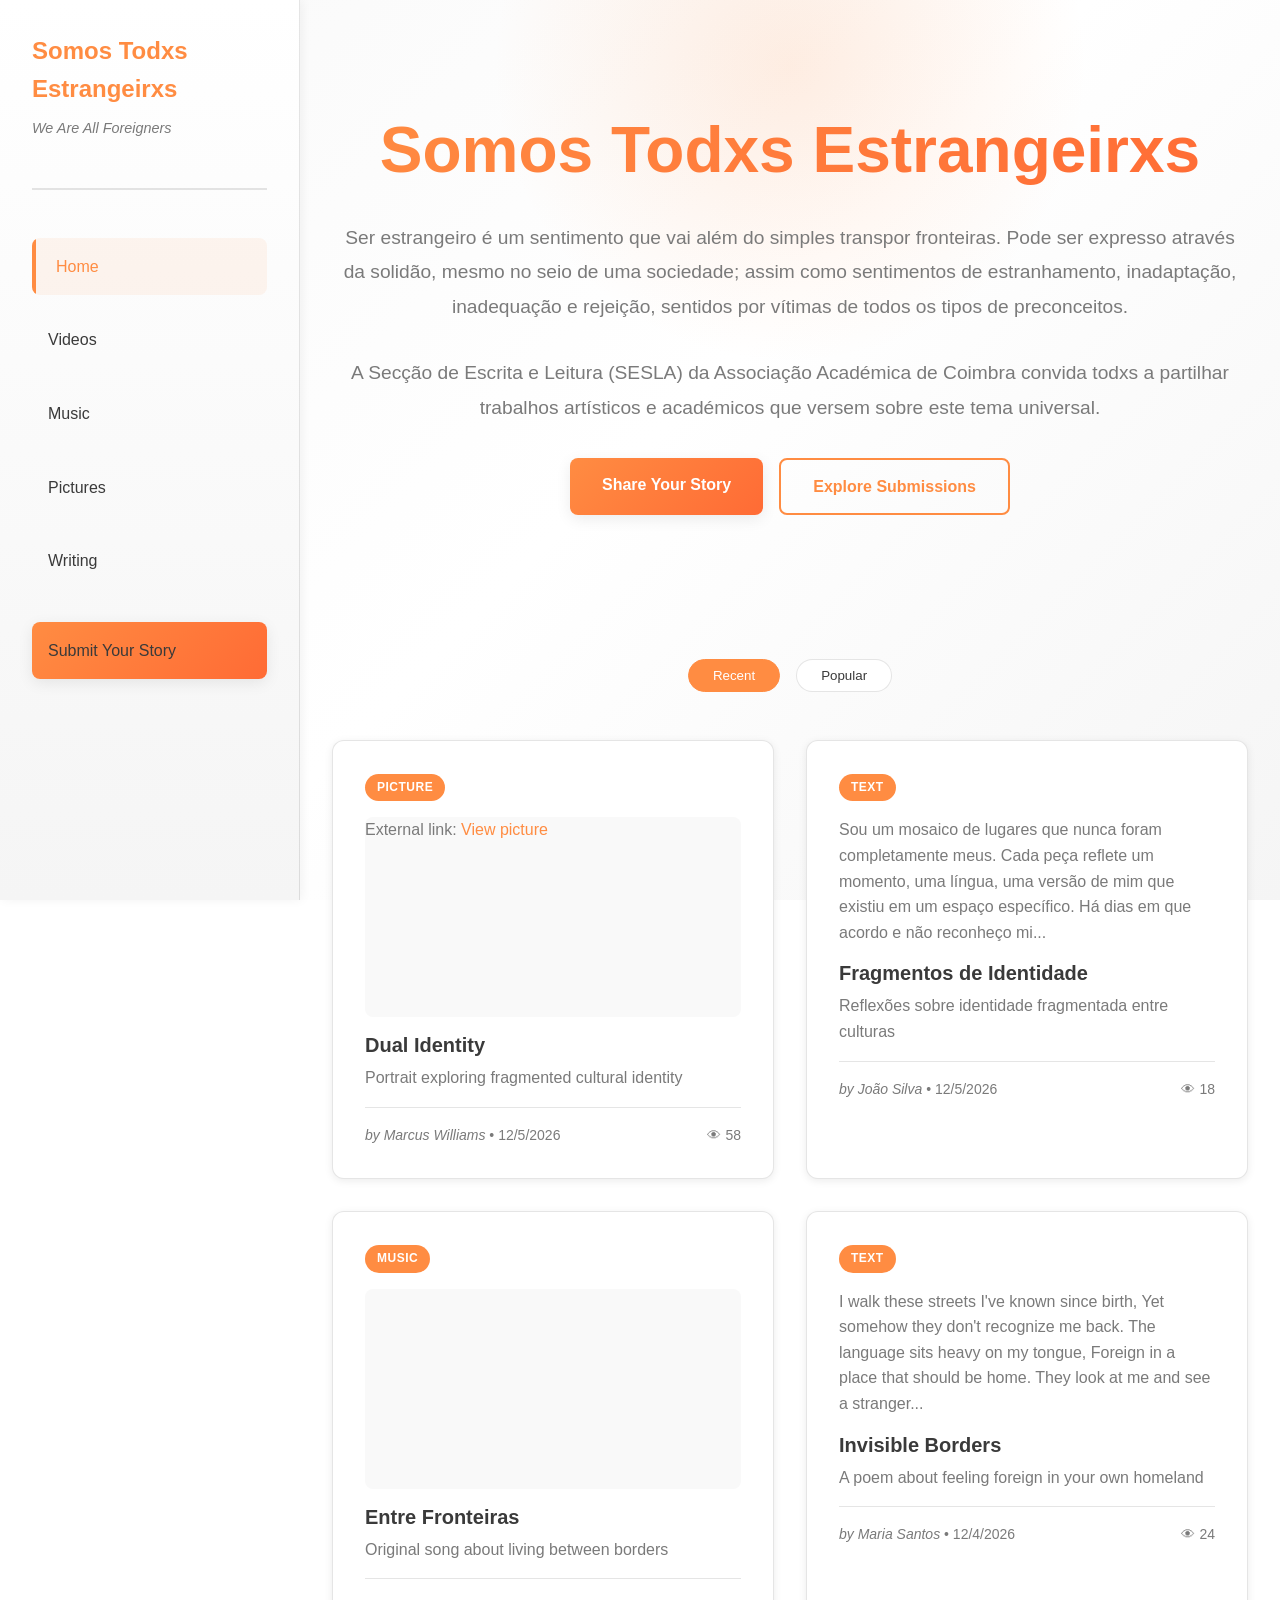
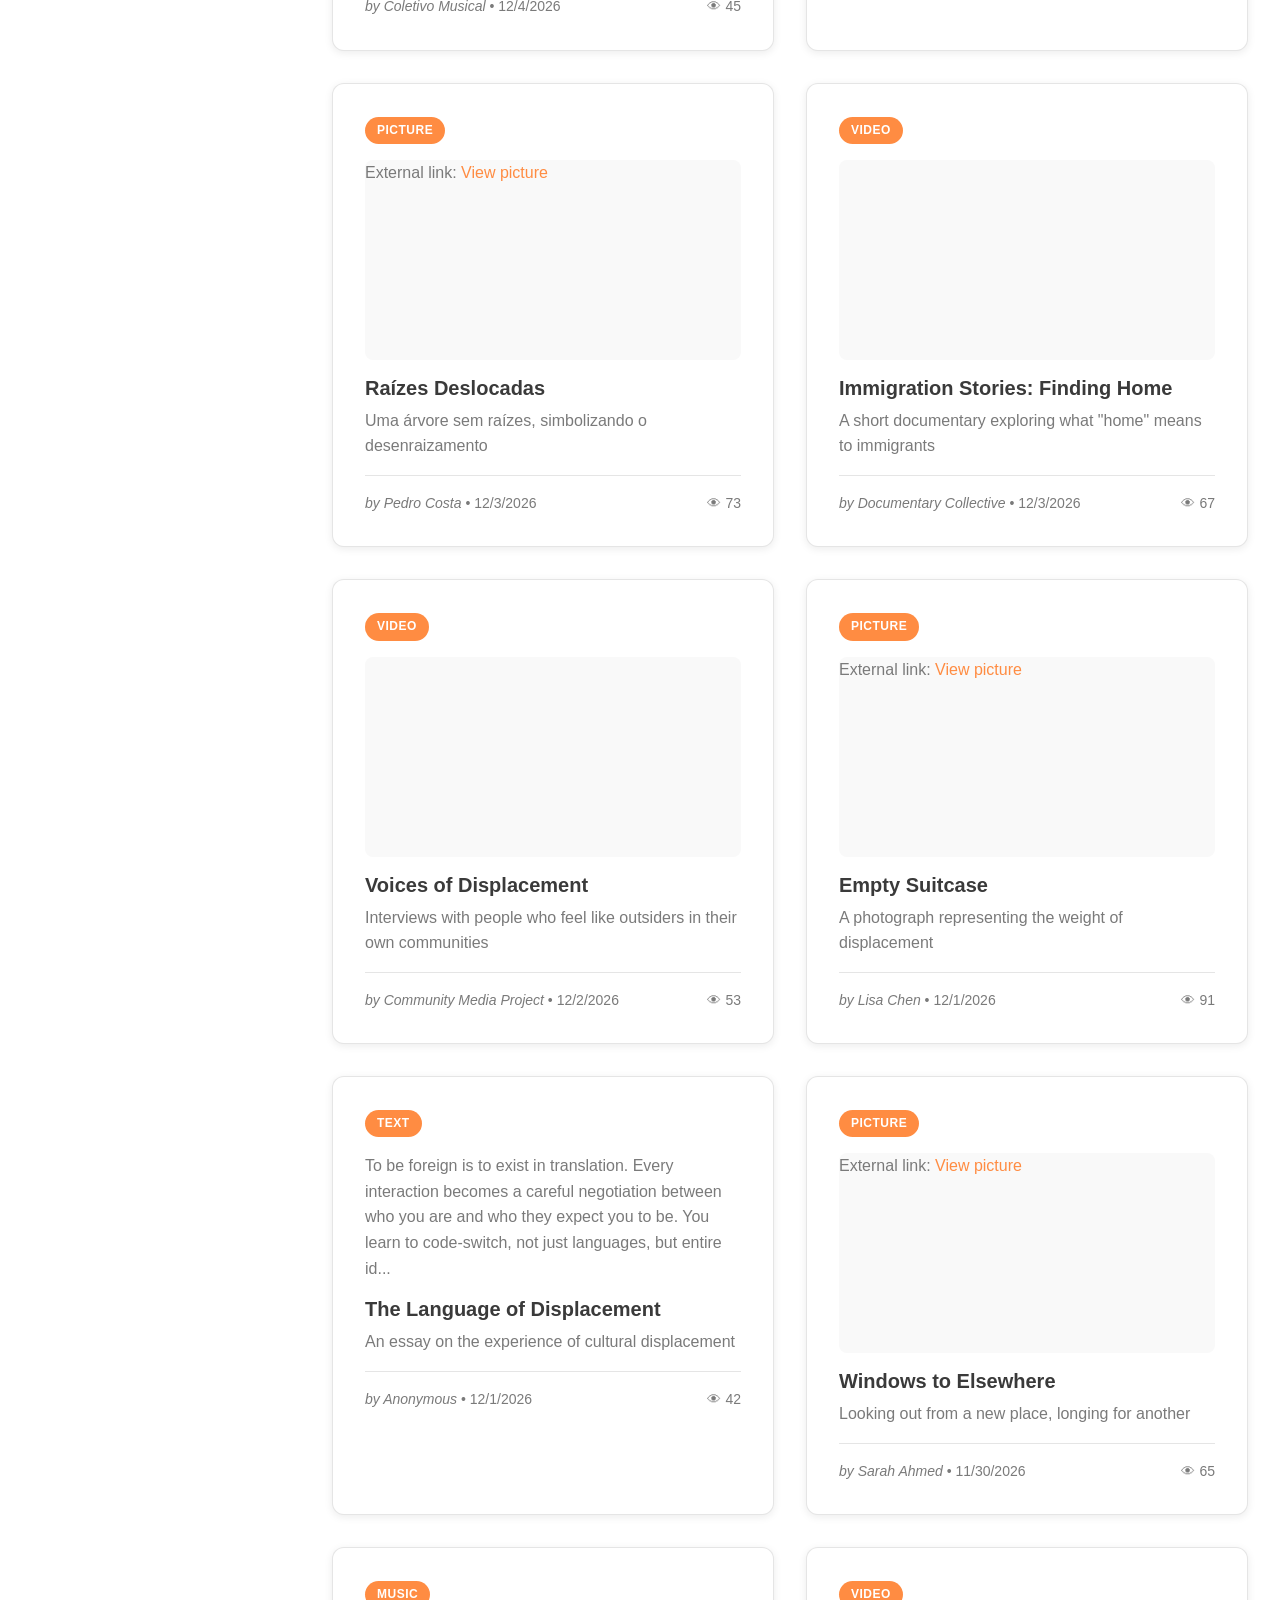
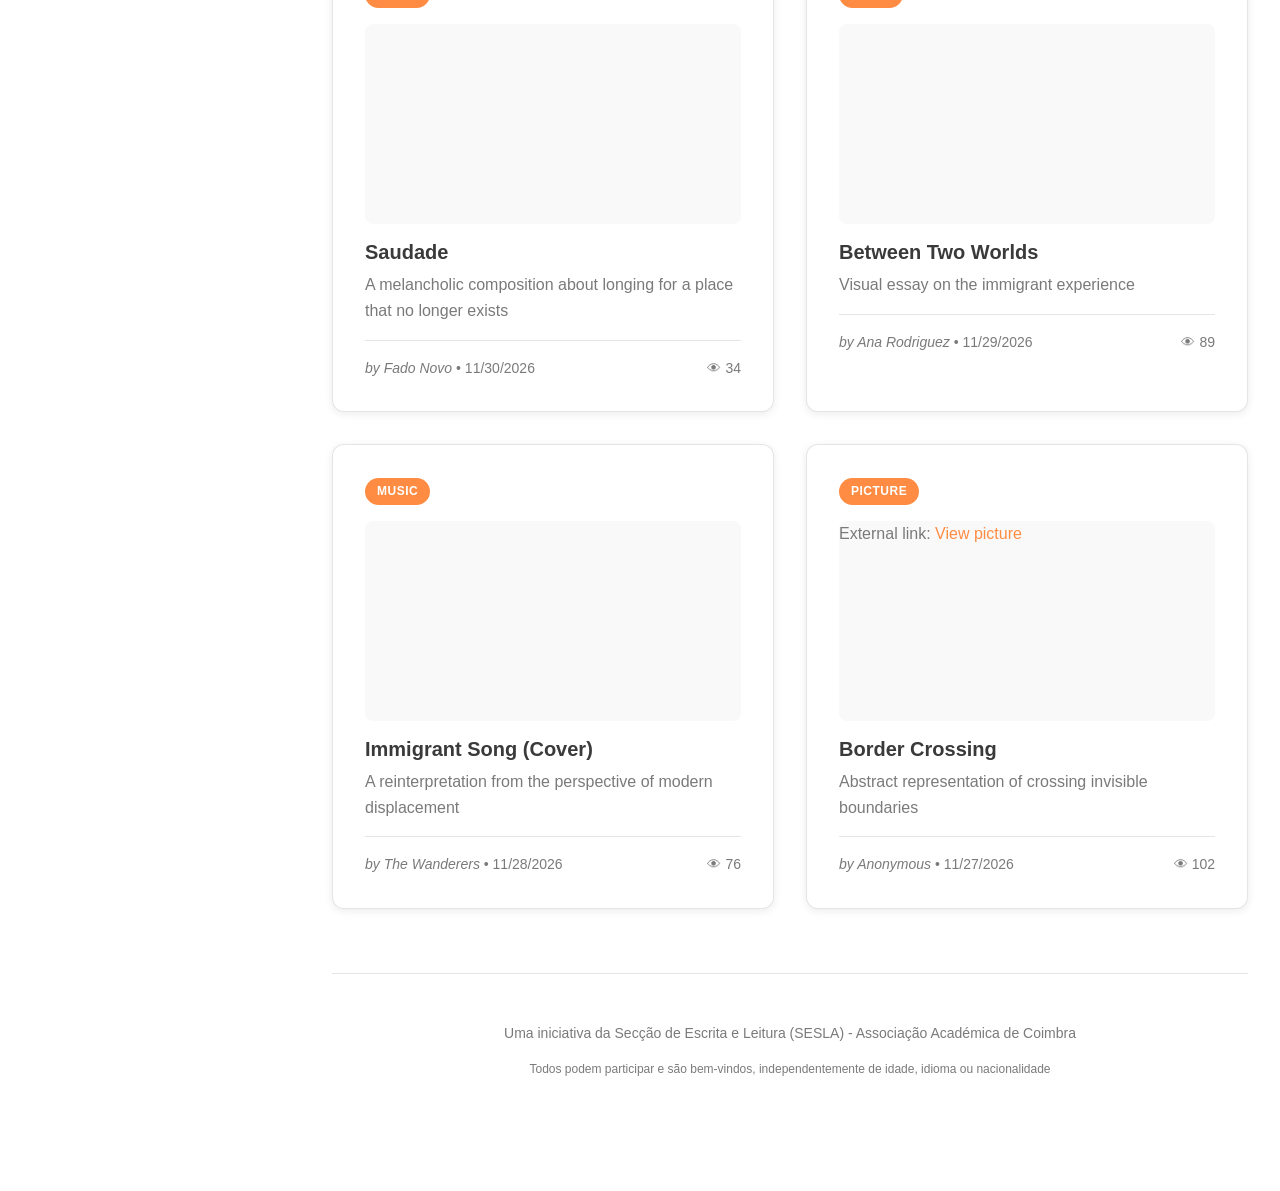
==== index.html @ 85028afc "Scaffold web application with navigation, content pages, and sample data initialization." ====
<!doctype html>
<html lang="pt">
  <head>
    <meta charset="UTF-8" />
    <meta name="viewport" content="width=device-width, initial-scale=1.0" />
    <meta
      name="description"
      content="Somos Todxs Estrangeirxs - An art installation exploring the experience of being foreign, immigrant, and feeling like an outsider"
    />
    <title>Somos Todxs Estrangeirxs</title>
    <link rel="stylesheet" href="style.css" />
  </head>
  <body data-page-type="home">
    <!-- Mobile Navigation Toggle -->
    <button class="nav-toggle" id="navToggle" aria-label="Toggle navigation">
      ☰
    </button>

    <div class="wrapper">
      <!-- Sidebar Navigation -->
      <aside class="sidebar" id="sidebar">
        <div class="sidebar-header">
          <a href="index.html" class="logo">Somos Todxs Estrangeirxs</a>
          <p class="tagline">We Are All Foreigners</p>
        </div>

        <nav>
          <ul class="nav-menu">
            <li><a href="index.html">Home</a></li>
            <li><a href="videos.html">Videos</a></li>
            <li><a href="music.html">Music</a></li>
            <li><a href="pictures.html">Pictures</a></li>
            <li><a href="text.html">Writing</a></li>
            <li>
              <a href="submit.html" class="btn-primary" style="margin-top: 2rem"
                >Submit Your Story</a
              >
            </li>
          </ul>
        </nav>
      </aside>

      <!-- Main Content -->
      <main class="main-content">
        <section class="hero">
          <h1 class="hero-title">Somos Todxs Estrangeirxs</h1>
          <p class="hero-description">
            Ser estrangeiro é um sentimento que vai além do simples transpor
            fronteiras. Pode ser expresso através da solidão, mesmo no seio de
            uma sociedade; assim como sentimentos de estranhamento, inadaptação,
            inadequação e rejeição, sentidos por vítimas de todos os tipos de
            preconceitos.
          </p>
          <p class="hero-description">
            A Secção de Escrita e Leitura (SESLA) da Associação Académica de
            Coimbra convida todxs a partilhar trabalhos artísticos e académicos
            que versem sobre este tema universal.
          </p>
          <div class="btn-group">
            <a href="submit.html" class="btn btn-primary">Share Your Story</a>
            <a href="#submissions" class="btn btn-secondary"
              >Explore Submissions</a
            >
          </div>
        </section>

        <section id="submissions">
          <div class="filter-bar">
            <button class="filter-btn active" data-sort="recent">Recent</button>
            <button class="filter-btn" data-sort="popular">Popular</button>
          </div>

          <div class="media-grid" id="mediaGrid">
            <!-- Content loaded by JavaScript -->
          </div>
        </section>

        <footer class="footer">
          <p>
            Uma iniciativa da Secção de Escrita e Leitura (SESLA) - Associação
            Académica de Coimbra
          </p>
          <p style="margin-top: 0.5rem; font-size: 0.75rem">
            Todos podem participar e são bem-vindos, independentemente de idade,
            idioma ou nacionalidade
          </p>
        </footer>
      </main>
    </div>

    <script src="sample-data.js"></script>
    <script src="app.js"></script>
  </body>
</html>
---- style.css ----
/* Somos Todxs Estrangeirxs - Art Installation Website Styles */

/* ===== CSS VARIABLES ===== */
:root {
  /* Orange Color Palette */
  --primary-orange: #ff8c42;
  --secondary-orange: #ff6b35;
  --accent-orange: #f4a259;

  /* Backgrounds */
  --light-bg: #ffffff;
  --lighter-bg: #f9f9f9;
  --card-bg: #ffffff;

  /* Text Colors */
  --dark-text: #3a3a3a;
  --muted-text: #7a7a7a;

  /* Borders & Effects */
  --border-color: rgba(0, 0, 0, 0.1);
  --shadow-color: rgba(0, 0, 0, 0.08);

  /* Spacing */
  --spacing-xs: 0.5rem;
  --spacing-sm: 1rem;
  --spacing-md: 2rem;
  --spacing-lg: 3rem;
  --spacing-xl: 4rem;

  /* Transitions */
  --transition-fast: 0.2s ease;
  --transition-med: 0.3s ease;
  --transition-slow: 0.5s ease;
}

/* ===== IMPORTS ===== */
@import url("https://fonts.googleapis.com/css2?family=Outfit:wght@300;400;600;700&family=Inter:wght@300;400;500;600&display=swap");

/* ===== RESET & BASE ===== */
* {
  margin: 0;
  padding: 0;
  box-sizing: border-box;
}

html {
  scroll-behavior: smooth;
  font-size: 16px;
}

body {
  font-family: "Inter", sans-serif;
  background: linear-gradient(135deg, #f9f9f9 0%, #ffffff 50%, #f5f5f5 100%);
  background-attachment: fixed;
  color: var(--dark-text);
  line-height: 1.6;
  overflow-x: hidden;
}

/* ===== TYPOGRAPHY ===== */
h1,
h2,
h3,
h4,
h5,
h6 {
  font-family: "Outfit", sans-serif;
  font-weight: 700;
  line-height: 1.2;
  margin-bottom: 1rem;
  color: var(--dark-text);
}

h1 {
  font-size: clamp(2.5rem, 5vw, 4rem);
  background: linear-gradient(
    135deg,
    var(--primary-orange),
    var(--secondary-orange)
  );
  -webkit-background-clip: text;
  -webkit-text-fill-color: transparent;
  background-clip: text;
}

h2 {
  font-size: clamp(2rem, 4vw, 3rem);
  color: var(--primary-orange);
}

h3 {
  font-size: clamp(1.5rem, 3vw, 2rem);
}

h4 {
  font-size: clamp(1.25rem, 2.5vw, 1.5rem);
}

p {
  margin-bottom: 1rem;
  color: var(--muted-text);
}

a {
  color: var(--primary-orange);
  text-decoration: none;
  transition: color var(--transition-fast);
}

a:hover {
  color: var(--accent-orange);
}

/* ===== LAYOUT ===== */
.container {
  max-width: 1400px;
  margin: 0 auto;
  padding: 0 var(--spacing-md);
}

.wrapper {
  display: flex;
  min-height: 100vh;
}

/* ===== NAVIGATION ===== */
.sidebar {
  width: 300px;
  background: linear-gradient(180deg, #ffffff 0%, #f5f5f5 100%);
  border-right: 1px solid var(--border-color);
  padding: var(--spacing-md);
  position: fixed;
  height: 100vh;
  overflow-y: auto;
  left: 0;
  top: 0;
  z-index: 1000;
  transition: transform var(--transition-med);
  box-shadow: 2px 0 10px rgba(0, 0, 0, 0.05);
}

.sidebar-header {
  margin-bottom: var(--spacing-lg);
  padding-bottom: var(--spacing-md);
  border-bottom: 2px solid var(--border-color);
}

.logo {
  font-size: 1.5rem;
  font-weight: 700;
  font-family: "Outfit", sans-serif;
  color: var(--primary-orange);
  display: block;
  margin-bottom: var(--spacing-xs);
}

.tagline {
  font-size: 0.9rem;
  color: var(--muted-text);
  font-style: italic;
}

.nav-menu {
  list-style: none;
}

.nav-menu li {
  margin-bottom: var(--spacing-sm);
}

.nav-menu a {
  display: block;
  padding: var(--spacing-sm);
  border-radius: 8px;
  color: var(--dark-text);
  font-weight: 500;
  transition: all var(--transition-fast);
  position: relative;
  overflow: hidden;
}

.nav-menu a::before {
  content: "";
  position: absolute;
  left: 0;
  top: 0;
  width: 4px;
  height: 100%;
  background: var(--primary-orange);
  transform: scaleY(0);
  transition: transform var(--transition-fast);
}

.nav-menu a:hover,
.nav-menu a.active {
  background: rgba(255, 140, 66, 0.08);
  color: var(--primary-orange);
  padding-left: calc(var(--spacing-sm) + 8px);
}

.nav-menu a:hover::before,
.nav-menu a.active::before {
  transform: scaleY(1);
}

/* Mobile Navigation Toggle */
.nav-toggle {
  display: none;
  position: fixed;
  top: var(--spacing-md);
  left: var(--spacing-md);
  z-index: 1001;
  background: var(--primary-orange);
  border: none;
  padding: var(--spacing-sm);
  border-radius: 8px;
  cursor: pointer;
  color: white;
  font-size: 1.5rem;
  width: 50px;
  height: 50px;
  align-items: center;
  justify-content: center;
}

/* ===== MAIN CONTENT ===== */
.main-content {
  flex: 1;
  margin-left: 300px;
  padding: var(--spacing-lg) var(--spacing-md);
  min-height: 100vh;
}

.page-header {
  margin-bottom: var(--spacing-lg);
  text-align: center;
  padding: var(--spacing-xl) 0;
}

.page-header p {
  max-width: 800px;
  margin: 0 auto;
  font-size: 1.1rem;
}

/* ===== HERO SECTION ===== */
.hero {
  text-align: center;
  padding: var(--spacing-xl) 0;
  margin-bottom: var(--spacing-lg);
  position: relative;
}

.hero::before {
  content: "";
  position: absolute;
  top: -50%;
  left: 50%;
  width: 600px;
  height: 600px;
  background: radial-gradient(
    circle,
    rgba(255, 140, 66, 0.15),
    transparent 70%
  );
  transform: translateX(-50%);
  pointer-events: none;
  z-index: -1;
}

.hero-title {
  margin-bottom: var(--spacing-md);
}

.hero-description {
  max-width: 900px;
  margin: 0 auto var(--spacing-md);
  font-size: 1.2rem;
  line-height: 1.8;
}

/* ===== CARDS & GRID ===== */
.media-grid {
  display: grid;
  grid-template-columns: repeat(auto-fill, minmax(320px, 1fr));
  gap: var(--spacing-md);
  margin-bottom: var(--spacing-lg);
}

.media-card {
  background: var(--card-bg);
  border: 1px solid var(--border-color);
  border-radius: 12px;
  padding: var(--spacing-md);
  transition: all var(--transition-med);
  box-shadow: 0 2px 8px var(--shadow-color);
  position: relative;
  overflow: hidden;
}

.media-card::before {
  content: "";
  position: absolute;
  top: 0;
  left: 0;
  width: 100%;
  height: 4px;
  background: linear-gradient(
    90deg,
    var(--primary-orange),
    var(--secondary-orange)
  );
  transform: scaleX(0);
  transform-origin: left;
  transition: transform var(--transition-med);
}

.media-card:hover {
  transform: translateY(-5px);
  box-shadow: 0 10px 30px var(--shadow-color);
  border-color: var(--primary-orange);
}

.media-card:hover::before {
  transform: scaleX(1);
}

.card-media {
  width: 100%;
  height: 200px;
  object-fit: cover;
  border-radius: 8px;
  margin-bottom: var(--spacing-sm);
  background: var(--lighter-bg);
}

.card-media iframe,
.card-media video,
.card-media audio {
  width: 100%;
  height: 100%;
  border-radius: 8px;
}

.card-media img {
  width: 100%;
  height: 100%;
  object-fit: cover;
  border-radius: 8px;
}

.card-type {
  display: inline-block;
  padding: 0.25rem 0.75rem;
  background: var(--primary-orange);
  color: white;
  font-size: 0.75rem;
  font-weight: 600;
  text-transform: uppercase;
  border-radius: 20px;
  margin-bottom: var(--spacing-sm);
  letter-spacing: 0.5px;
}

.card-title {
  font-size: 1.25rem;
  margin-bottom: var(--spacing-xs);
  color: var(--dark-text);
}

.card-description {
  color: var(--muted-text);
  margin-bottom: var(--spacing-sm);
  display: -webkit-box;
  -webkit-line-clamp: 3;
  line-clamp: 3;
  -webkit-box-orient: vertical;
  overflow: hidden;
}

.card-meta {
  display: flex;
  justify-content: space-between;
  align-items: center;
  font-size: 0.875rem;
  color: var(--muted-text);
  padding-top: var(--spacing-sm);
  border-top: 1px solid var(--border-color);
}

.card-creator {
  font-style: italic;
}

.card-views {
  display: flex;
  align-items: center;
  gap: 0.25rem;
}

/* ===== BUTTONS ===== */
.btn {
  display: inline-block;
  padding: 0.875rem 2rem;
  font-size: 1rem;
  font-weight: 600;
  text-align: center;
  border: none;
  border-radius: 8px;
  cursor: pointer;
  transition: all var(--transition-fast);
  text-decoration: none;
  font-family: "Outfit", sans-serif;
}

.btn-primary {
  background: linear-gradient(
    135deg,
    var(--primary-orange),
    var(--secondary-orange)
  );
  color: white;
  box-shadow: 0 4px 15px var(--shadow-color);
}

.btn-primary:hover {
  transform: translateY(-2px);
  box-shadow: 0 6px 20px var(--shadow-color);
  color: white;
}

.btn-secondary {
  background: transparent;
  color: var(--primary-orange);
  border: 2px solid var(--primary-orange);
}

.btn-secondary:hover {
  background: var(--primary-orange);
  color: white;
}

.btn-group {
  display: flex;
  gap: var(--spacing-sm);
  flex-wrap: wrap;
  justify-content: center;
  margin: var(--spacing-md) 0;
}

/* ===== FORMS ===== */
.form-group {
  margin-bottom: var(--spacing-md);
}

.form-label {
  display: block;
  margin-bottom: var(--spacing-xs);
  font-weight: 600;
  color: var(--dark-text);
}

.form-input,
.form-textarea,
.form-select {
  width: 100%;
  padding: var(--spacing-sm);
  background: var(--light-bg);
  border: 1px solid var(--border-color);
  border-radius: 8px;
  color: var(--dark-text);
  font-family: "Inter", sans-serif;
  font-size: 1rem;
  transition: all var(--transition-fast);
}

.form-input:focus,
.form-textarea:focus,
.form-select:focus {
  outline: none;
  border-color: var(--primary-orange);
  box-shadow: 0 0 0 3px rgba(255, 140, 66, 0.1);
}

.form-textarea {
  min-height: 150px;
  resize: vertical;
}

.form-file {
  padding: var(--spacing-sm);
  background: var(--light-bg);
  border: 2px dashed var(--border-color);
  border-radius: 8px;
  cursor: pointer;
  transition: all var(--transition-fast);
}

.form-file:hover {
  border-color: var(--primary-orange);
  background: rgba(255, 140, 66, 0.05);
}

/* ===== FILTERS ===== */
.filter-bar {
  display: flex;
  gap: var(--spacing-sm);
  margin-bottom: var(--spacing-lg);
  justify-content: center;
  flex-wrap: wrap;
}

.filter-btn {
  padding: 0.5rem 1.5rem;
  background: var(--light-bg);
  border: 1px solid var(--border-color);
  border-radius: 20px;
  color: var(--dark-text);
  cursor: pointer;
  transition: all var(--transition-fast);
  font-weight: 500;
}

.filter-btn:hover,
.filter-btn.active {
  background: var(--primary-orange);
  border-color: var(--primary-orange);
  color: white;
}

/* ===== EMPTY STATE ===== */
.empty-state {
  text-align: center;
  padding: var(--spacing-xl);
  color: var(--muted-text);
}

.empty-state-icon {
  font-size: 4rem;
  color: var(--border-color);
  margin-bottom: var(--spacing-md);
}

/* ===== FOOTER ===== */
.footer {
  margin-top: var(--spacing-xl);
  padding: var(--spacing-lg) 0;
  border-top: 1px solid var(--border-color);
  text-align: center;
  color: var(--muted-text);
  font-size: 0.875rem;
}

/* ===== RESPONSIVE ===== */
@media (max-width: 1024px) {
  .sidebar {
    transform: translateX(-100%);
  }

  .sidebar.active {
    transform: translateX(0);
  }

  .nav-toggle {
    display: flex;
  }

  .main-content {
    margin-left: 0;
  }

  .media-grid {
    grid-template-columns: repeat(auto-fill, minmax(280px, 1fr));
  }
}

@media (max-width: 768px) {
  :root {
    --spacing-md: 1rem;
    --spacing-lg: 2rem;
    --spacing-xl: 3rem;
  }

  .media-grid {
    grid-template-columns: 1fr;
    gap: var(--spacing-sm);
  }

  .btn-group {
    flex-direction: column;
  }

  .btn {
    width: 100%;
  }
}

/* ===== ANIMATIONS ===== */
@keyframes fadeIn {
  from {
    opacity: 0;
    transform: translateY(20px);
  }
  to {
    opacity: 1;
    transform: translateY(0);
  }
}

.fade-in {
  animation: fadeIn 0.6s ease-out;
}

/* ===== UTILITY CLASSES ===== */
.text-center {
  text-align: center;
}

.text-muted {
  color: var(--muted-text);
}

.mt-1 {
  margin-top: var(--spacing-sm);
}
.mt-2 {
  margin-top: var(--spacing-md);
}
.mt-3 {
  margin-top: var(--spacing-lg);
}

.mb-1 {
  margin-bottom: var(--spacing-sm);
}
.mb-2 {
  margin-bottom: var(--spacing-md);
}
.mb-3 {
  margin-bottom: var(--spacing-lg);
}
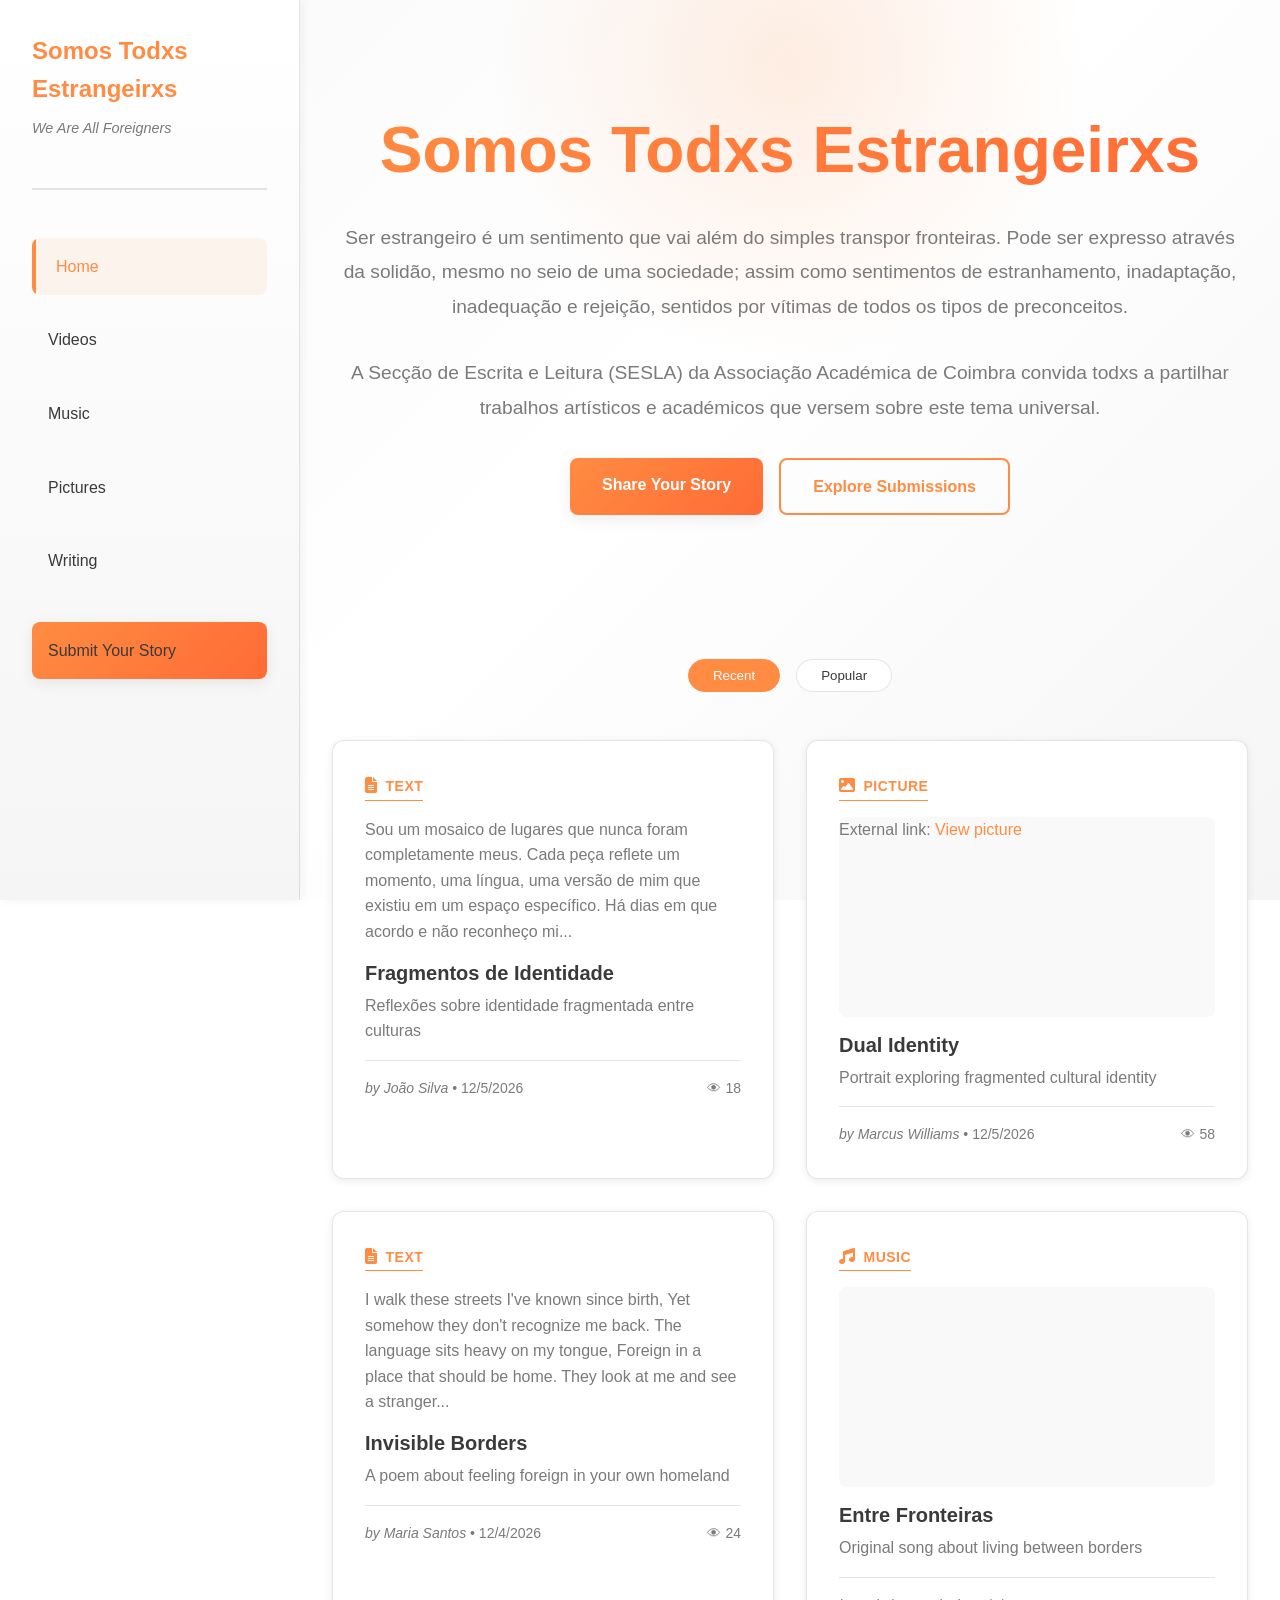
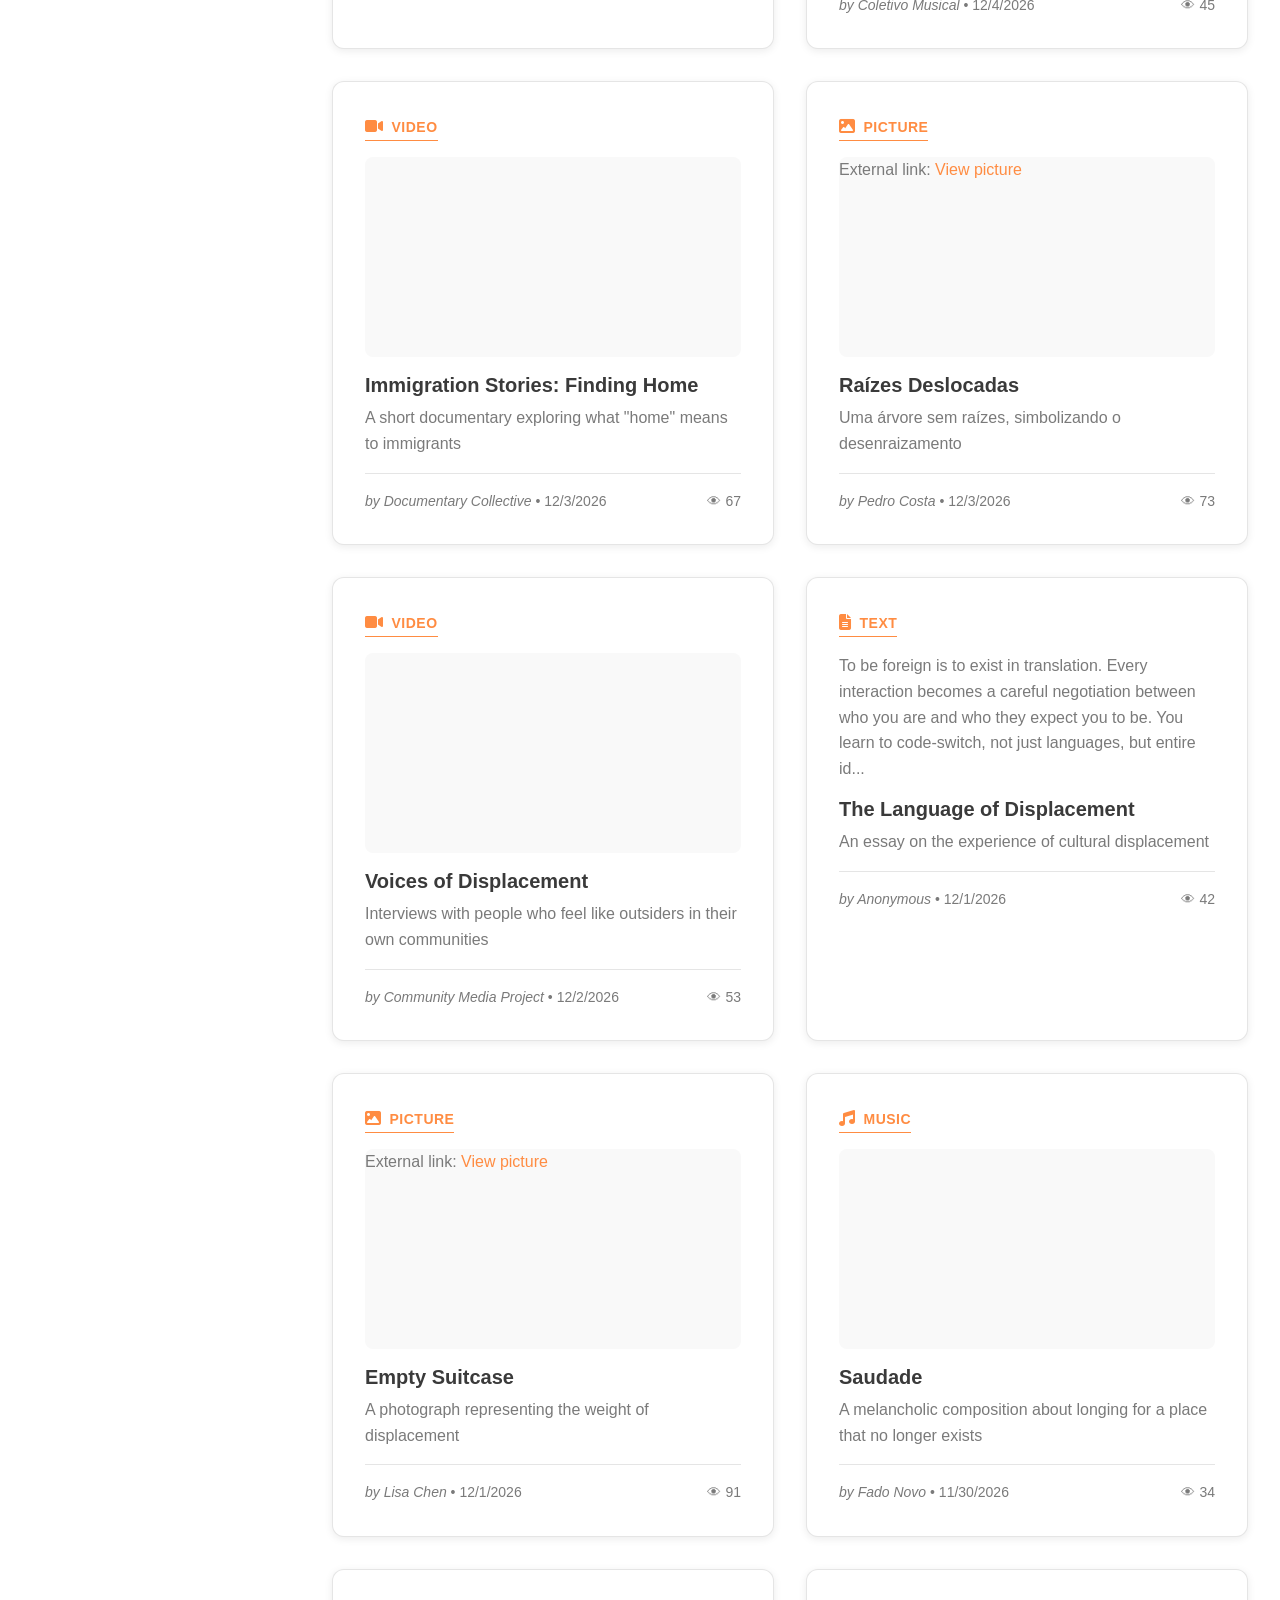
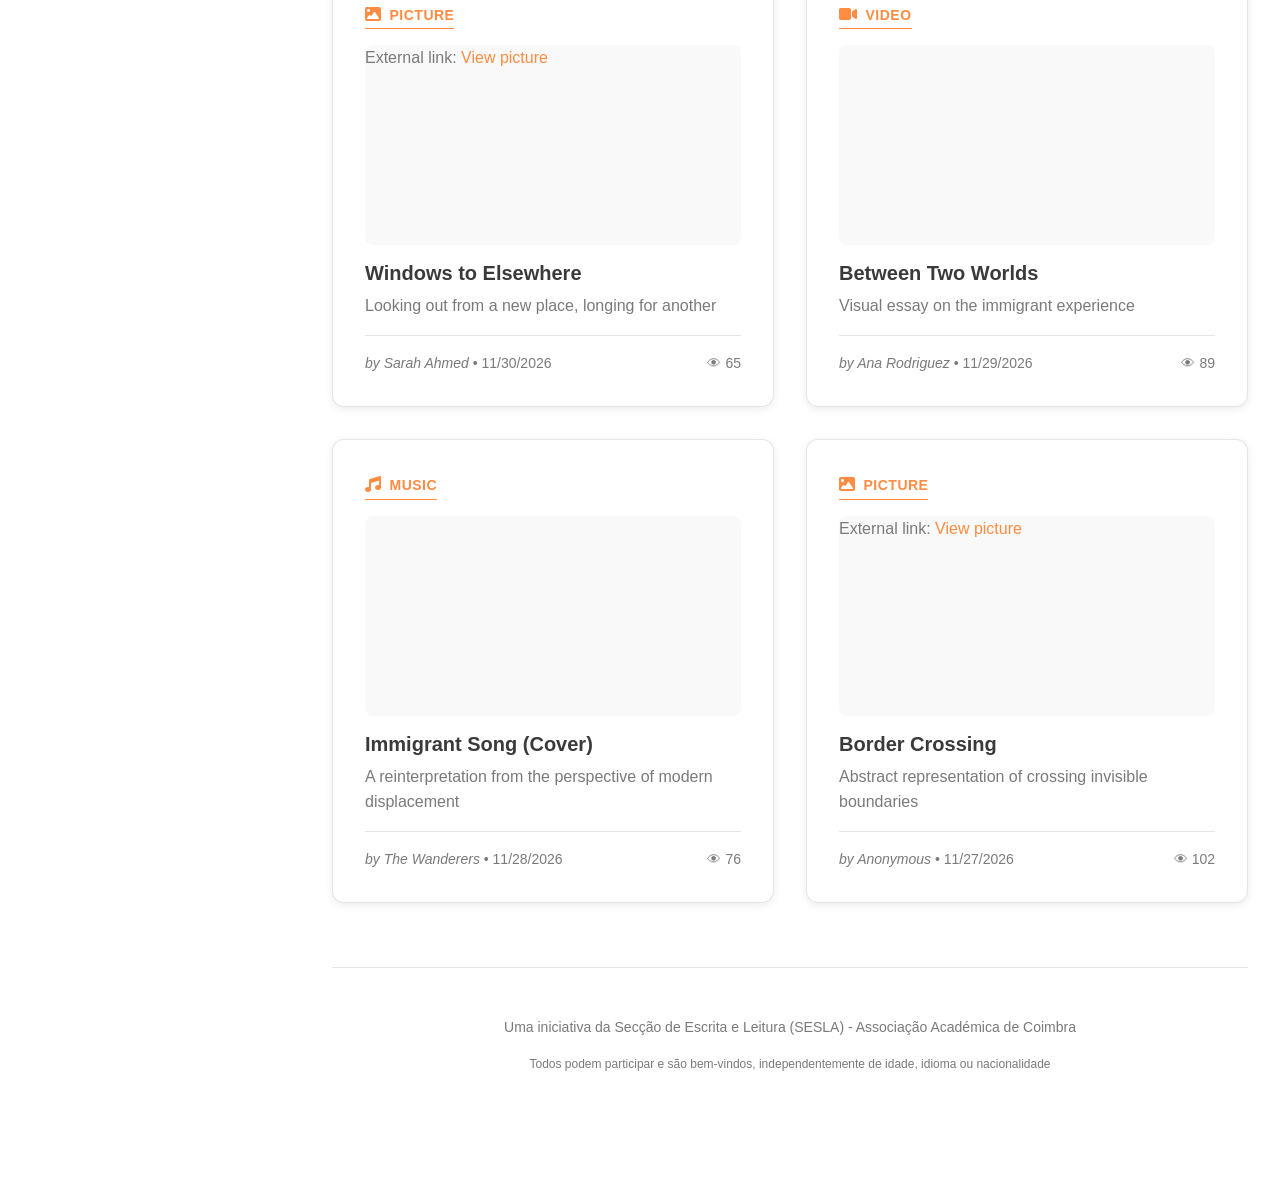
==== commit 41ef439a: "Enhanced media card type display with Font Awesome icons and direct page links." ====
--- a/index.html
+++ b/index.html
@@ -9,6 +9,10 @@
     />
     <title>Somos Todxs Estrangeirxs</title>
     <link rel="stylesheet" href="style.css" />
+    <link
+      rel="stylesheet"
+      href="https://cdnjs.cloudflare.com/ajax/libs/font-awesome/6.4.0/css/all.min.css"
+    />
   </head>
   <body data-page-type="home">
     <!-- Mobile Navigation Toggle -->
--- a/style.css
+++ b/style.css
@@ -351,15 +351,27 @@
 
 .card-type {
   display: inline-block;
-  padding: 0.25rem 0.75rem;
-  background: var(--primary-orange);
-  color: white;
-  font-size: 0.75rem;
+  color: var(--primary-orange);
+  font-size: 0.875rem;
+  border-bottom: 1px solid var(--primary-orange);
   font-weight: 600;
   text-transform: uppercase;
-  border-radius: 20px;
   margin-bottom: var(--spacing-sm);
   letter-spacing: 0.5px;
+  cursor: pointer;
+  transition: all var(--transition-fast);
+  text-decoration: none;
+  padding-bottom: 2px;
+}
+
+.card-type:hover {
+  color: var(--secondary-orange);
+  border-bottom-color: var(--secondary-orange);
+}
+
+.card-type i {
+  margin-right: 0.5rem;
+  font-size: 1rem;
 }
 
 .card-title {
@@ -639,3 +651,8 @@
 .mb-3 {
   margin-bottom: var(--spacing-lg);
 }
+
+.btn-white::after {
+  color: white !important;
+  background: var(--primary-orange);
+}
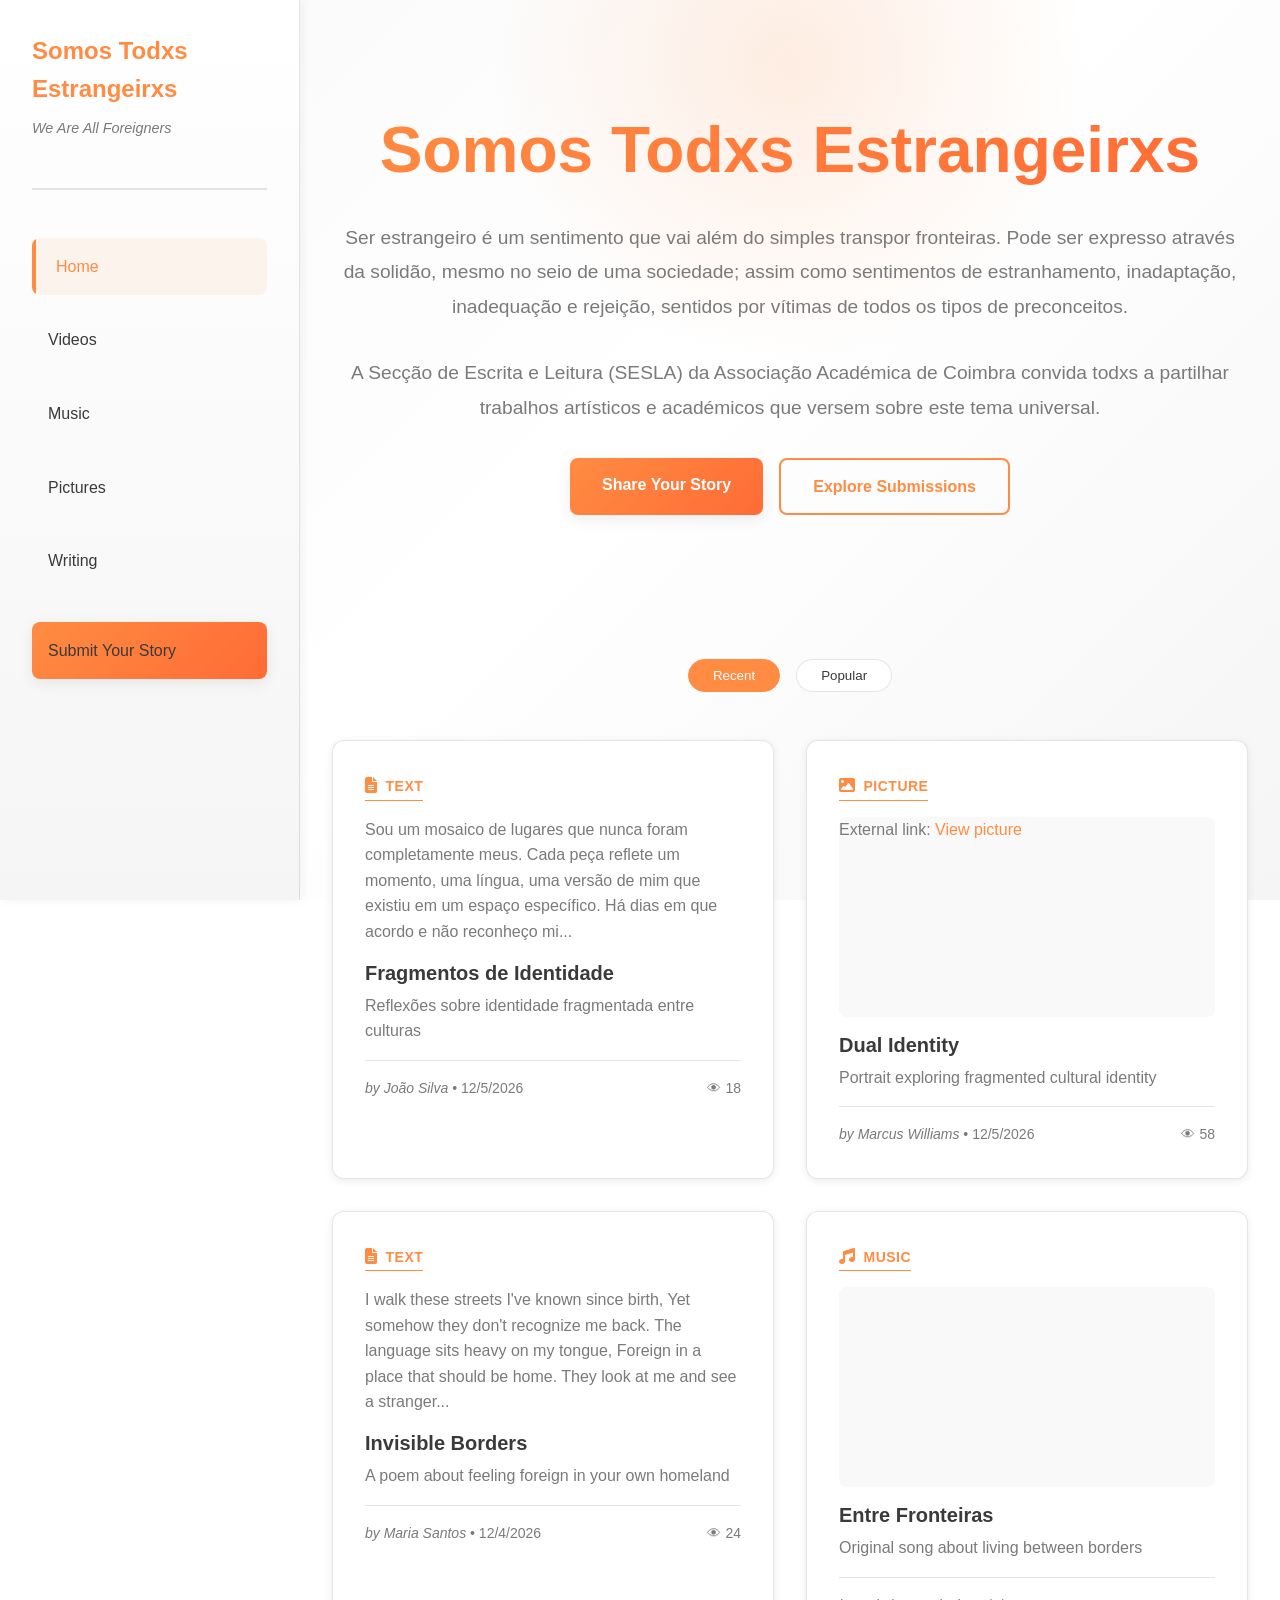
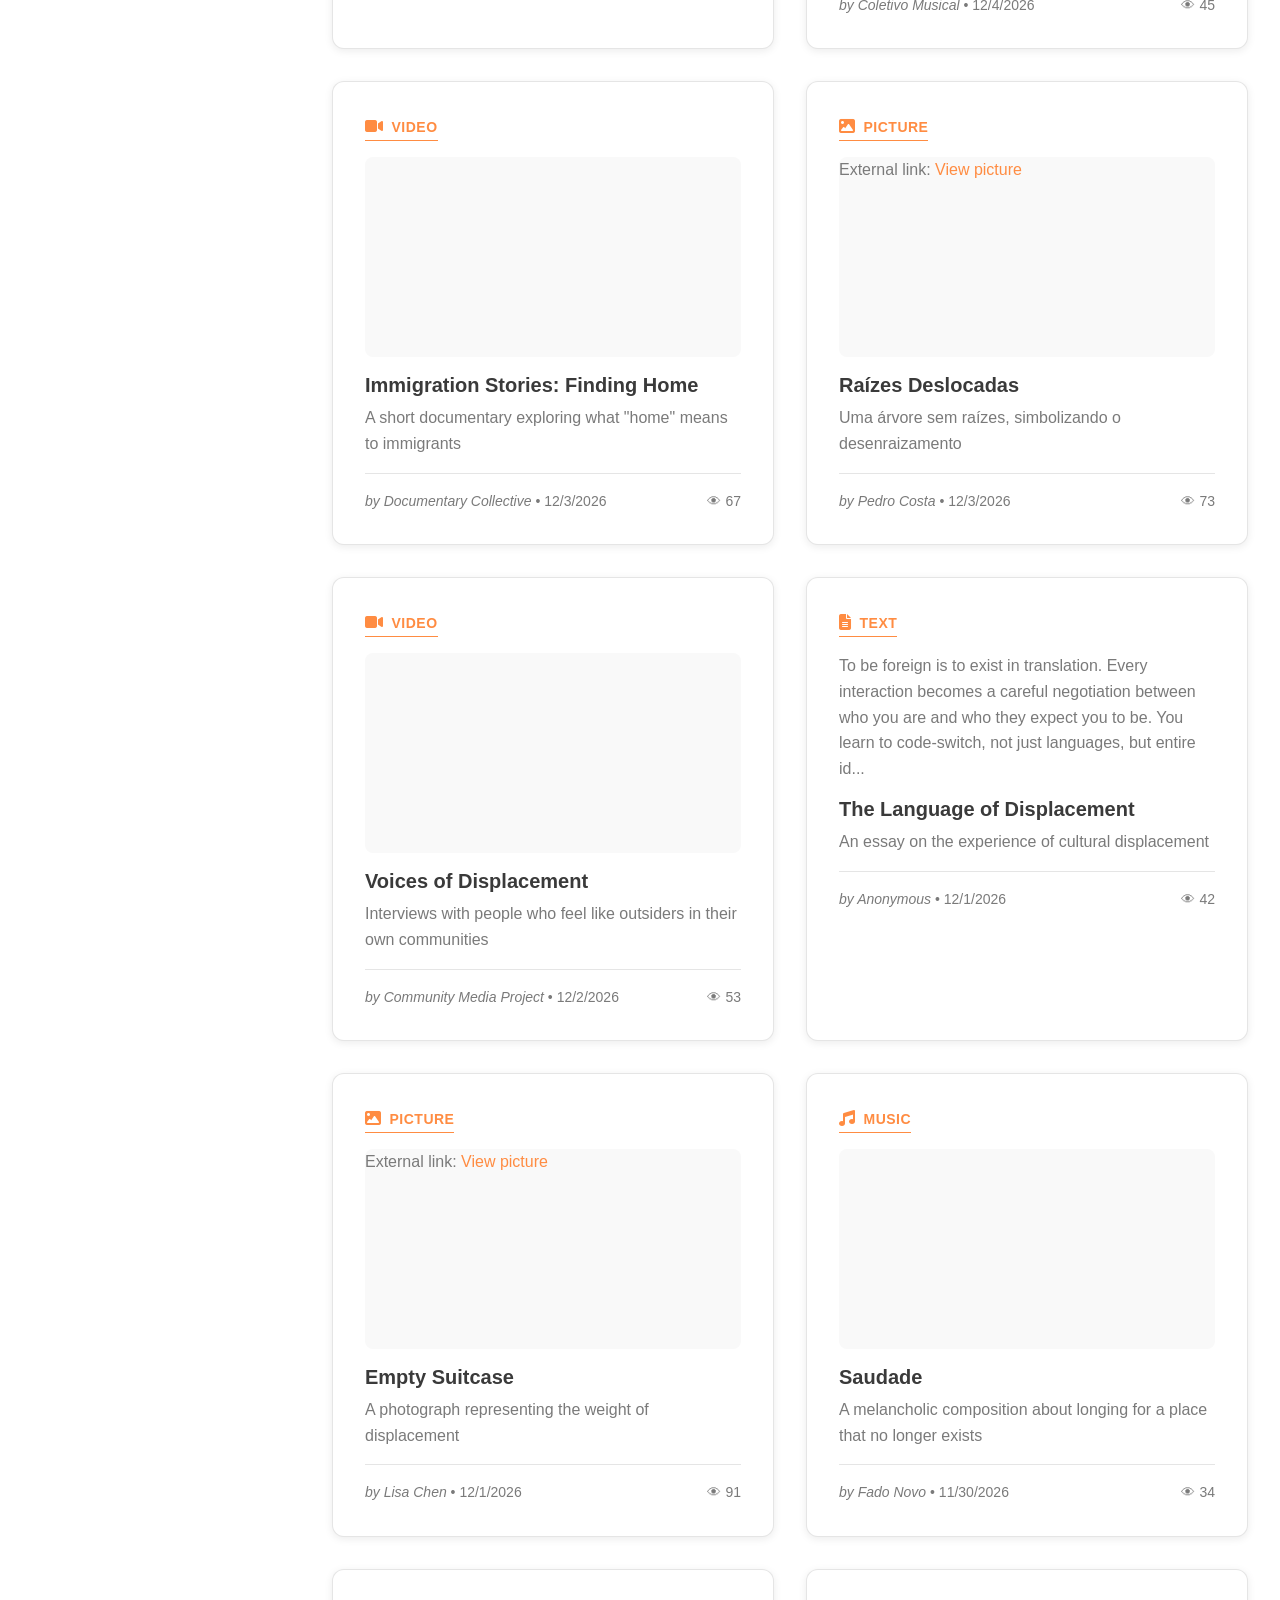
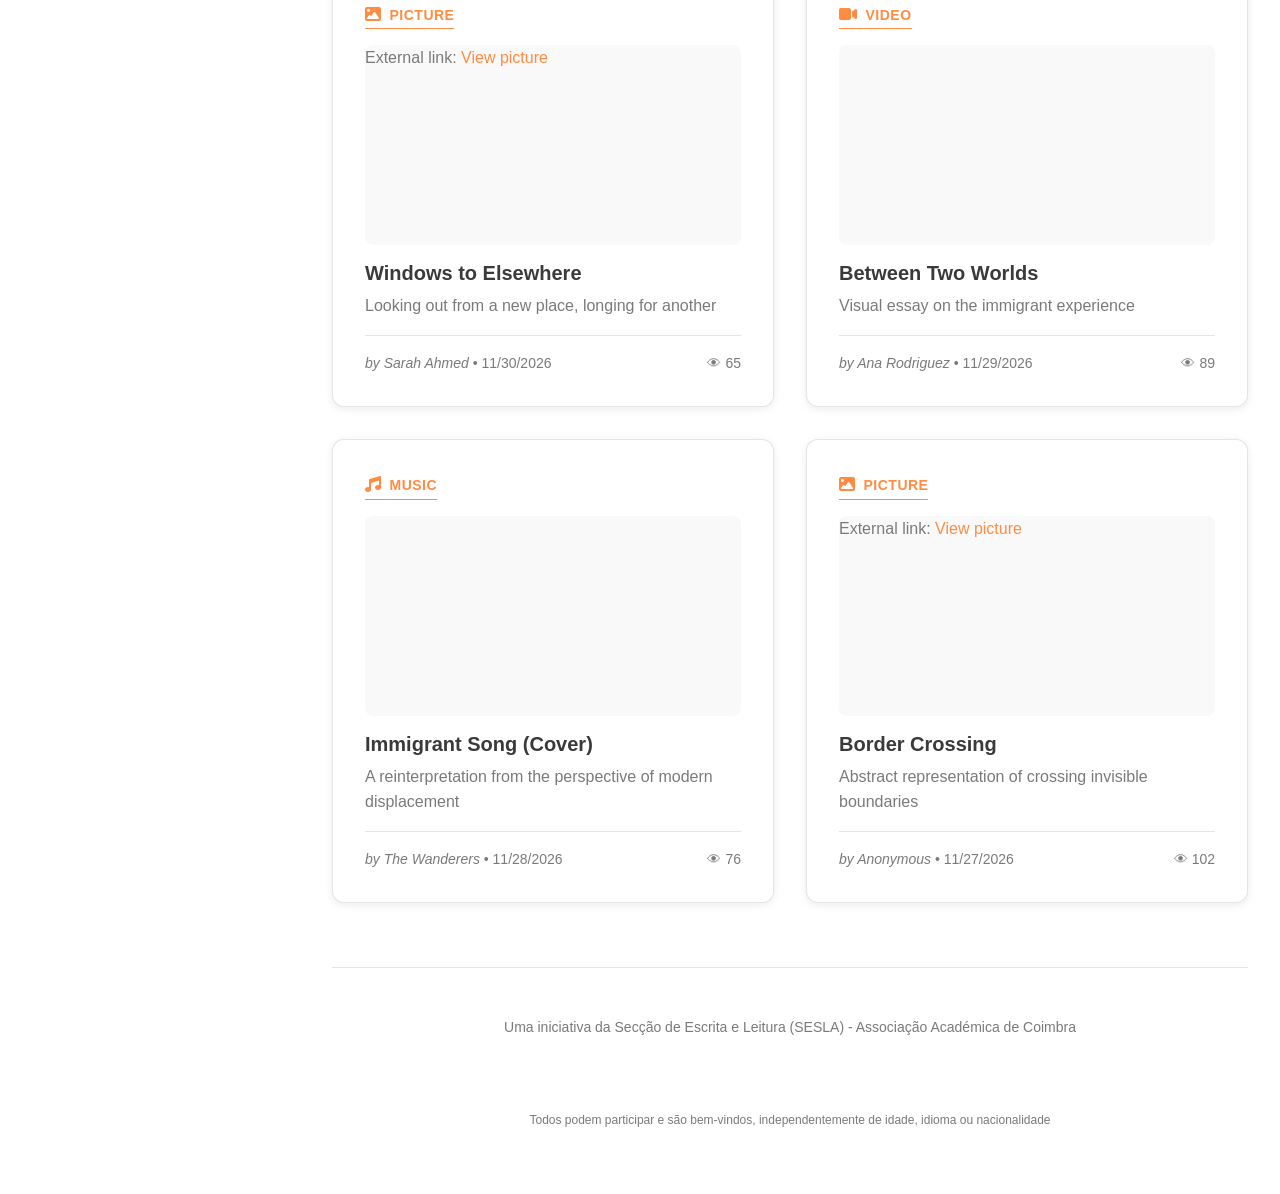
==== commit e4815305: "Componentize common UI elements including navigation and footer, dynamically loading them into pages" ====
--- a/index.html
+++ b/index.html
@@ -15,34 +15,12 @@
     />
   </head>
   <body data-page-type="home">
-    <!-- Mobile Navigation Toggle -->
-    <button class="nav-toggle" id="navToggle" aria-label="Toggle navigation">
-      ☰
-    </button>
+    <!-- Mobile Navigation Toggle Container -->
+    <div id="navToggleContainer"></div>
 
     <div class="wrapper">
-      <!-- Sidebar Navigation -->
-      <aside class="sidebar" id="sidebar">
-        <div class="sidebar-header">
-          <a href="index.html" class="logo">Somos Todxs Estrangeirxs</a>
-          <p class="tagline">We Are All Foreigners</p>
-        </div>
-
-        <nav>
-          <ul class="nav-menu">
-            <li><a href="index.html">Home</a></li>
-            <li><a href="videos.html">Videos</a></li>
-            <li><a href="music.html">Music</a></li>
-            <li><a href="pictures.html">Pictures</a></li>
-            <li><a href="text.html">Writing</a></li>
-            <li>
-              <a href="submit.html" class="btn-primary" style="margin-top: 2rem"
-                >Submit Your Story</a
-              >
-            </li>
-          </ul>
-        </nav>
-      </aside>
+      <!-- Sidebar Navigation Container -->
+      <div id="navContainer"></div>
 
       <!-- Main Content -->
       <main class="main-content">
@@ -79,19 +57,20 @@
           </div>
         </section>
 
-        <footer class="footer">
-          <p>
-            Uma iniciativa da Secção de Escrita e Leitura (SESLA) - Associação
-            Académica de Coimbra
-          </p>
-          <p style="margin-top: 0.5rem; font-size: 0.75rem">
-            Todos podem participar e são bem-vindos, independentemente de idade,
-            idioma ou nacionalidade
-          </p>
-        </footer>
+        <!-- Footer Container -->
+        <div id="footerContainer"></div>
+
+        <p
+          class="text-center text-muted"
+          style="margin-top: 0.5rem; font-size: 0.75rem"
+        >
+          Todos podem participar e são bem-vindos, independentemente de idade,
+          idioma ou nacionalidade
+        </p>
       </main>
     </div>
 
+    <script src="components.js"></script>
     <script src="sample-data.js"></script>
     <script src="app.js"></script>
   </body>
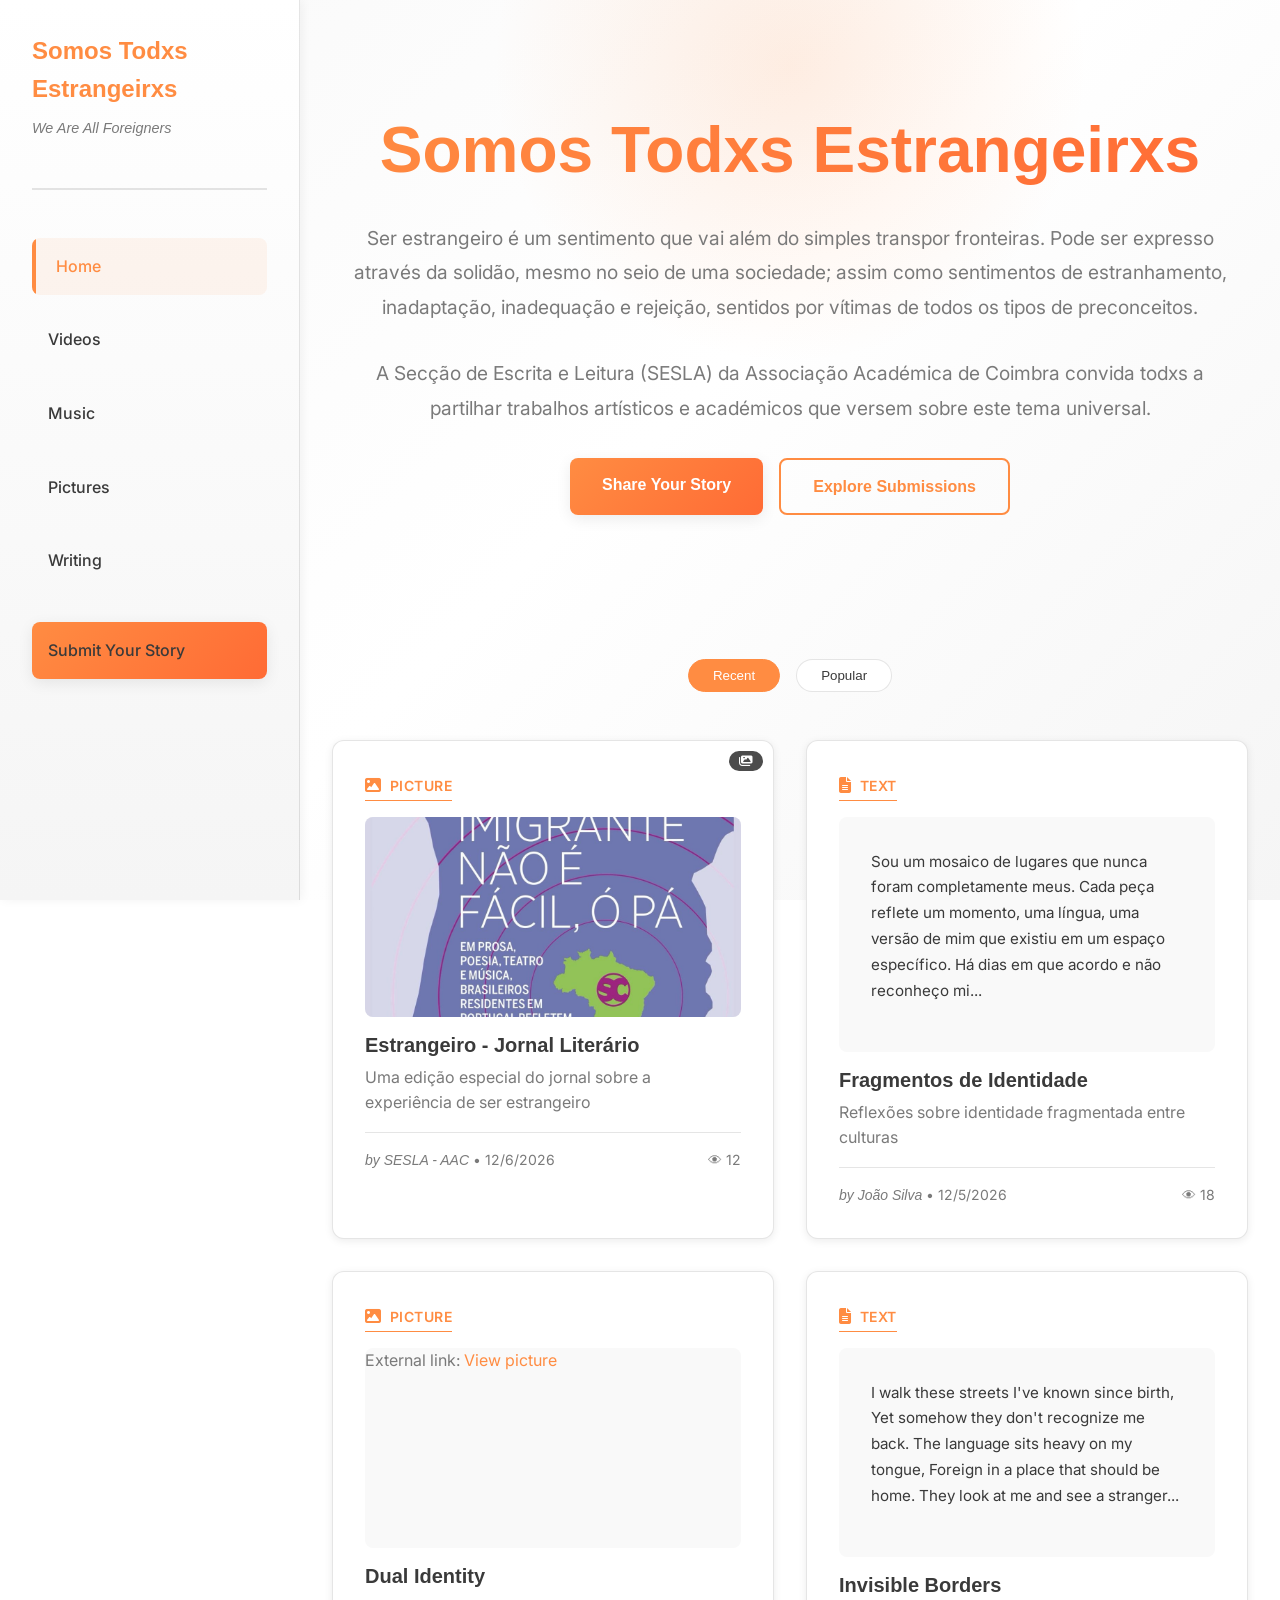
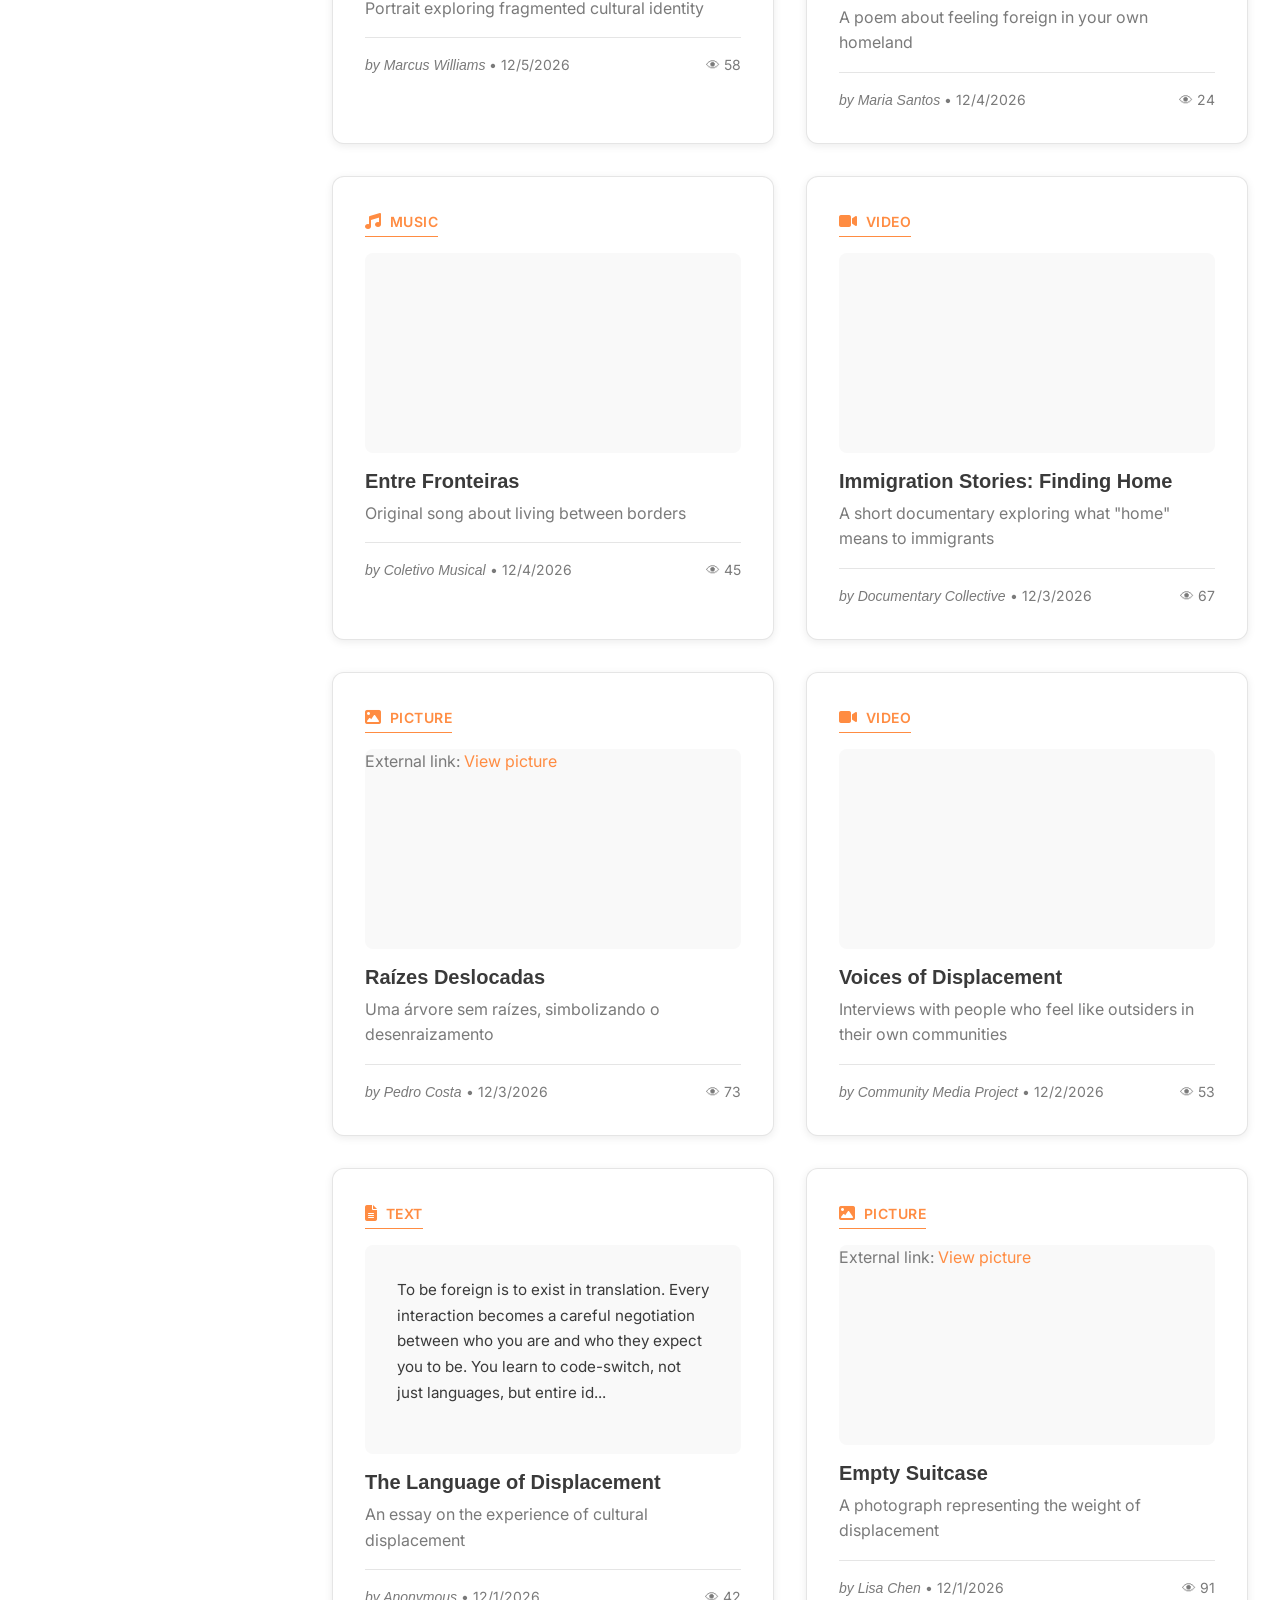
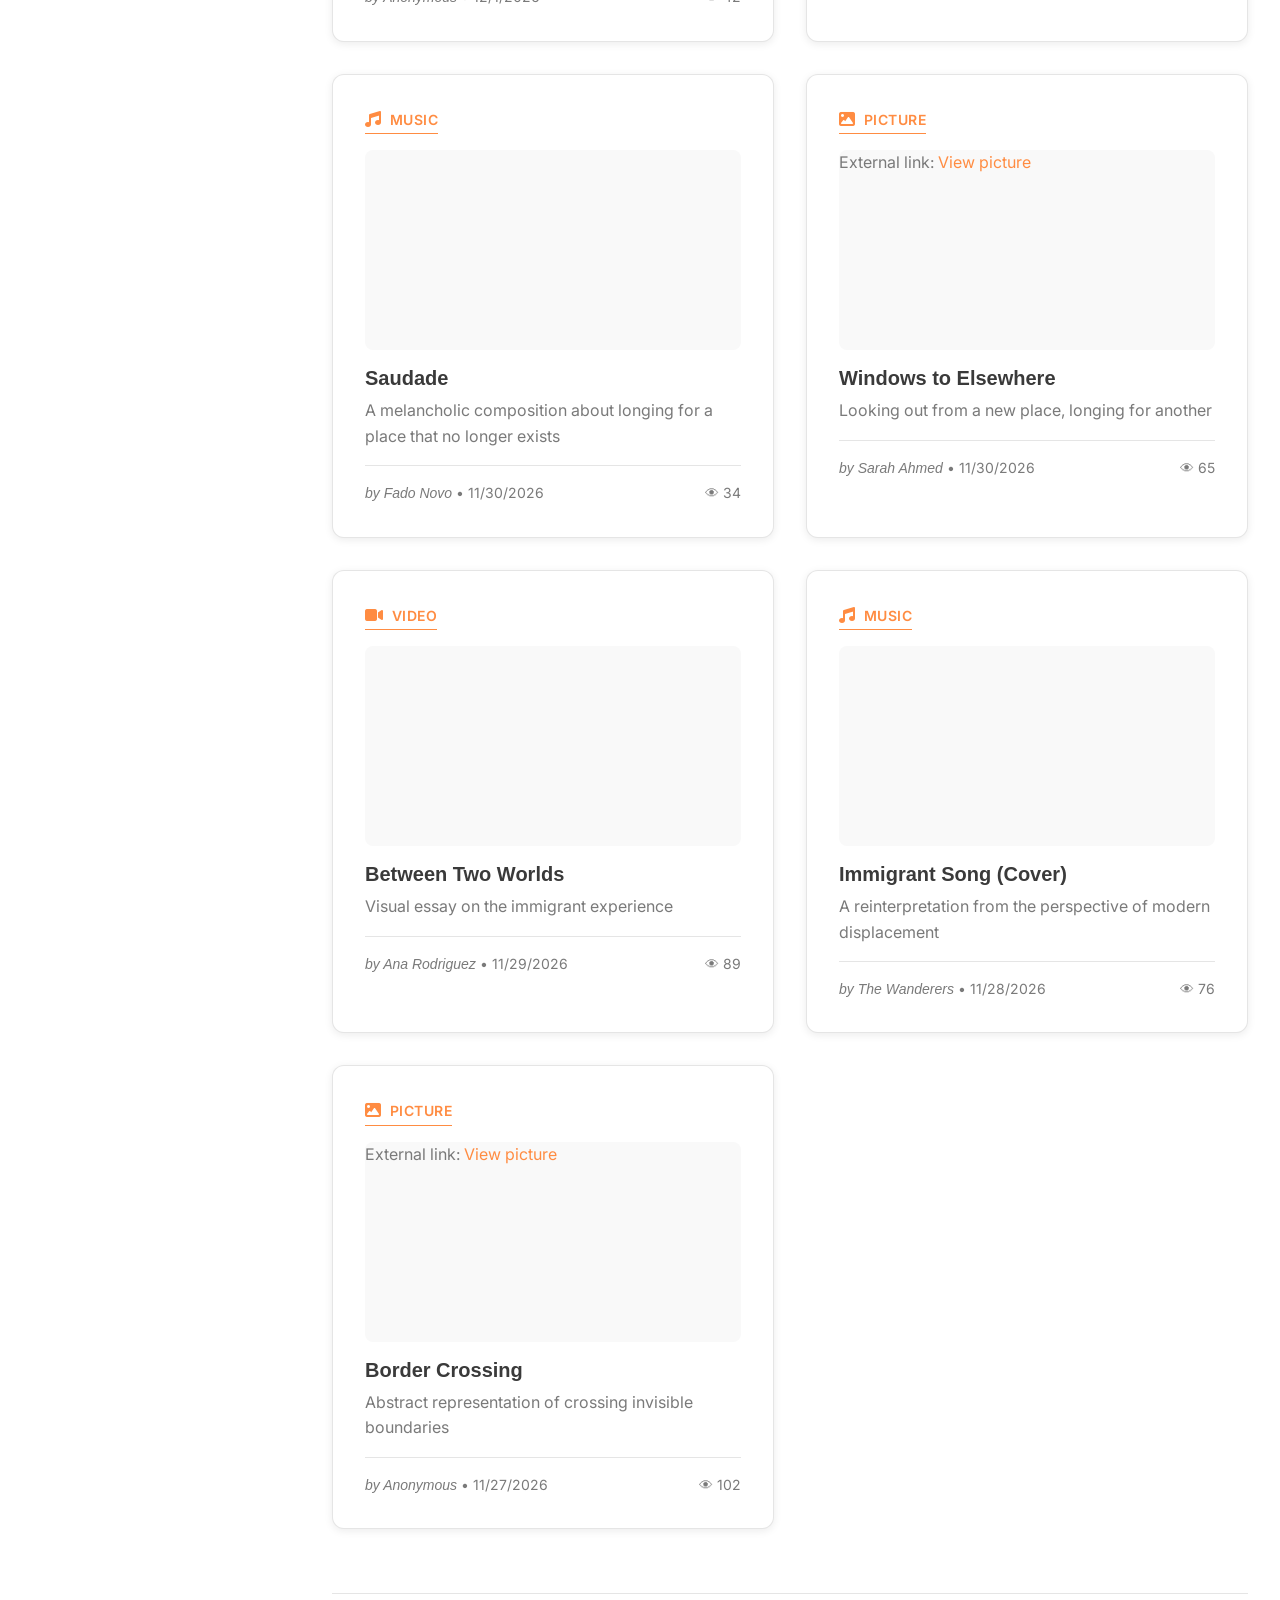
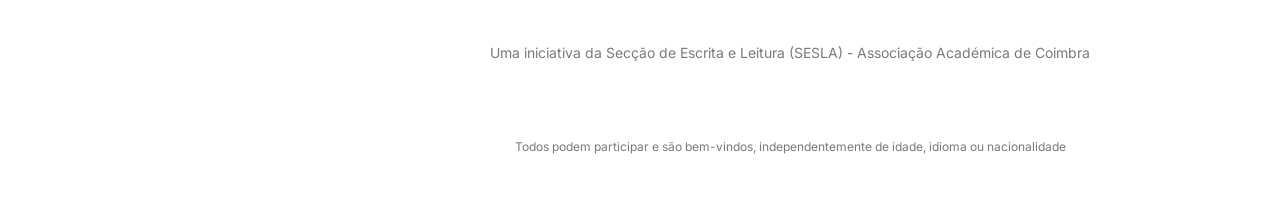
==== commit 3a94097c: "Implement a modular project structure with dedicated pages, components, styles, and utility scripts." ====
--- a/index.html
+++ b/index.html
@@ -8,7 +8,9 @@
       content="Somos Todxs Estrangeirxs - An art installation exploring the experience of being foreign, immigrant, and feeling like an outsider"
     />
     <title>Somos Todxs Estrangeirxs</title>
-    <link rel="stylesheet" href="style.css" />
+    <link rel="stylesheet" href="styles/main.css" />
+    <link rel="stylesheet" href="components/modals/text-modal.css" />
+    <link rel="stylesheet" href="components/carousel/carousel.css" />
     <link
       rel="stylesheet"
       href="https://cdnjs.cloudflare.com/ajax/libs/font-awesome/6.4.0/css/all.min.css"
@@ -39,7 +41,9 @@
             que versem sobre este tema universal.
           </p>
           <div class="btn-group">
-            <a href="submit.html" class="btn btn-primary">Share Your Story</a>
+            <a href="pages/submit.html" class="btn btn-primary"
+              >Share Your Story</a
+            >
             <a href="#submissions" class="btn btn-secondary"
               >Explore Submissions</a
             >
@@ -71,7 +75,7 @@
     </div>
 
     <script src="components.js"></script>
-    <script src="sample-data.js"></script>
-    <script src="app.js"></script>
+    <script src="js/data/sample-data.js"></script>
+    <script type="module" src="js/app.js"></script>
   </body>
 </html>
--- a/styles/main.css
+++ b/styles/main.css
@@ -0,0 +1,7 @@
+/* Main Stylesheet - Imports all modular styles */
+
+@import "variables.css";
+@import "base.css";
+@import "layout.css";
+@import "components.css";
+@import "utilities.css";
--- a/components/modals/text-modal.css
+++ b/components/modals/text-modal.css
@@ -0,0 +1,58 @@
+/* Text Modal Styles */
+
+.modal {
+  display: none;
+  position: fixed;
+  top: 0;
+  left: 0;
+  width: 100%;
+  height: 100%;
+  z-index: 2000;
+}
+
+.modal.active {
+  display: flex;
+  align-items: center;
+  justify-content: center;
+}
+
+.modal-overlay {
+  position: absolute;
+  top: 0;
+  left: 0;
+  width: 100%;
+  height: 100%;
+  background: rgba(0, 0, 0, 0.8);
+  backdrop-filter: blur(5px);
+}
+
+.modal-dialog {
+  position: relative;
+  background: #ffffff;
+  border: 1px solid var(--border-color);
+  border-radius: 12px;
+  padding: var(--spacing-lg);
+  max-width: 800px;
+  max-height: 80vh;
+  overflow-y: auto;
+  z-index: 1;
+  margin: var(--spacing-md);
+}
+
+.modal-title {
+  margin-bottom: var(--spacing-sm);
+  padding-right: var(--spacing-xl);
+}
+
+.modal-meta {
+  color: var(--muted-text);
+  margin-bottom: var(--spacing-md);
+  padding-bottom: var(--spacing-md);
+  border-bottom: 1px solid var(--border-color);
+}
+
+.modal-content-text {
+  white-space: pre-wrap;
+  line-height: 1.8;
+  color: var(--dark-text);
+}
--- a/components/carousel/carousel.css
+++ b/components/carousel/carousel.css
@@ -0,0 +1,186 @@
+/* Carousel Styles */
+
+.carousel-modal {
+  display: none;
+  position: fixed;
+  top: 0;
+  left: 0;
+  width: 100%;
+  height: 100%;
+  z-index: 2000;
+}
+
+.carousel-modal.active {
+  display: flex;
+  align-items: center;
+  justify-content: center;
+}
+
+.carousel-modal .modal-overlay {
+  position: absolute;
+  top: 0;
+  left: 0;
+  width: 100%;
+  height: 100%;
+  background: rgba(0, 0, 0, 0.8);
+  backdrop-filter: blur(5px);
+  z-index: 0;
+}
+
+.carousel-modal-dialog {
+  position: relative;
+  background: #ffffff;
+  border: 1px solid var(--border-color);
+  border-radius: 12px;
+  padding: var(--spacing-lg);
+  max-width: 900px;
+  max-height: 90vh;
+  overflow-y: auto;
+  z-index: 1;
+  margin: var(--spacing-md);
+  box-shadow: 0 10px 40px rgba(0, 0, 0, 0.3);
+}
+
+.carousel-modal-title {
+  margin-bottom: var(--spacing-sm);
+  padding-right: var(--spacing-xl);
+  font-size: 1.5rem;
+}
+
+.carousel-modal-meta {
+  color: var(--muted-text);
+  margin-bottom: var(--spacing-md);
+  padding-bottom: var(--spacing-md);
+  border-bottom: 1px solid var(--border-color);
+  font-size: 0.9rem;
+}
+
+.carousel-container {
+  position: relative;
+  display: flex;
+  align-items: center;
+  justify-content: center;
+  gap: var(--spacing-sm);
+  margin-bottom: var(--spacing-md);
+}
+
+.carousel-image-container {
+  flex: 1;
+  display: flex;
+  justify-content: center;
+  align-items: center;
+  background: var(--lighter-bg);
+  border-radius: 8px;
+  overflow: hidden;
+  min-height: 400px;
+  max-height: 450px;
+}
+
+.carousel-image {
+  max-width: 100%;
+  max-height: 450px;
+  width: auto;
+  height: auto;
+  object-fit: contain;
+  border-radius: 8px;
+  transition: opacity var(--transition-fast);
+}
+
+.carousel-image.loading {
+  opacity: 0.5;
+}
+
+.carousel-btn {
+  background: var(--primary-orange);
+  border: none;
+  color: white;
+  width: 45px;
+  height: 45px;
+  border-radius: 50%;
+  cursor: pointer;
+  transition: all var(--transition-fast);
+  display: flex;
+  align-items: center;
+  justify-content: center;
+  font-size: 1.2rem;
+  box-shadow: 0 2px 8px rgba(0, 0, 0, 0.15);
+  flex-shrink: 0;
+}
+
+.carousel-btn:hover {
+  background: var(--secondary-orange);
+  transform: scale(1.1);
+}
+
+.carousel-btn:disabled {
+  background: var(--border-color);
+  cursor: not-allowed;
+  opacity: 0.5;
+}
+
+.carousel-btn:disabled:hover {
+  transform: scale(1);
+}
+
+.carousel-indicators {
+  display: flex;
+  justify-content: center;
+  gap: 0.5rem;
+  padding: var(--spacing-sm) 0;
+}
+
+.carousel-indicator-dot {
+  width: 8px;
+  height: 8px;
+  border-radius: 50%;
+  background: var(--border-color);
+  cursor: pointer;
+  transition: all var(--transition-fast);
+}
+
+.carousel-indicator-dot.active {
+  background: var(--primary-orange);
+  width: 24px;
+  border-radius: 4px;
+}
+
+.carousel-indicator-dot:hover {
+  background: var(--accent-orange);
+}
+
+.carousel-indicator {
+  position: absolute;
+  top: 10px;
+  right: 10px;
+  background: rgba(0, 0, 0, 0.7);
+  color: white;
+  padding: 4px 10px;
+  border-radius: 12px;
+  font-size: 0.75rem;
+  font-weight: 600;
+  display: flex;
+  align-items: center;
+  gap: 4px;
+}
+
+@media (max-width: 768px) {
+  .carousel-modal-dialog {
+    padding: var(--spacing-md);
+    margin: var(--spacing-sm);
+  }
+
+  .carousel-btn {
+    width: 36px;
+    height: 36px;
+    font-size: 1rem;
+  }
+
+  .carousel-image-container {
+    min-height: 300px;
+    max-height: 400px;
+  }
+
+  .carousel-image {
+    max-height: 400px;
+  }
+}
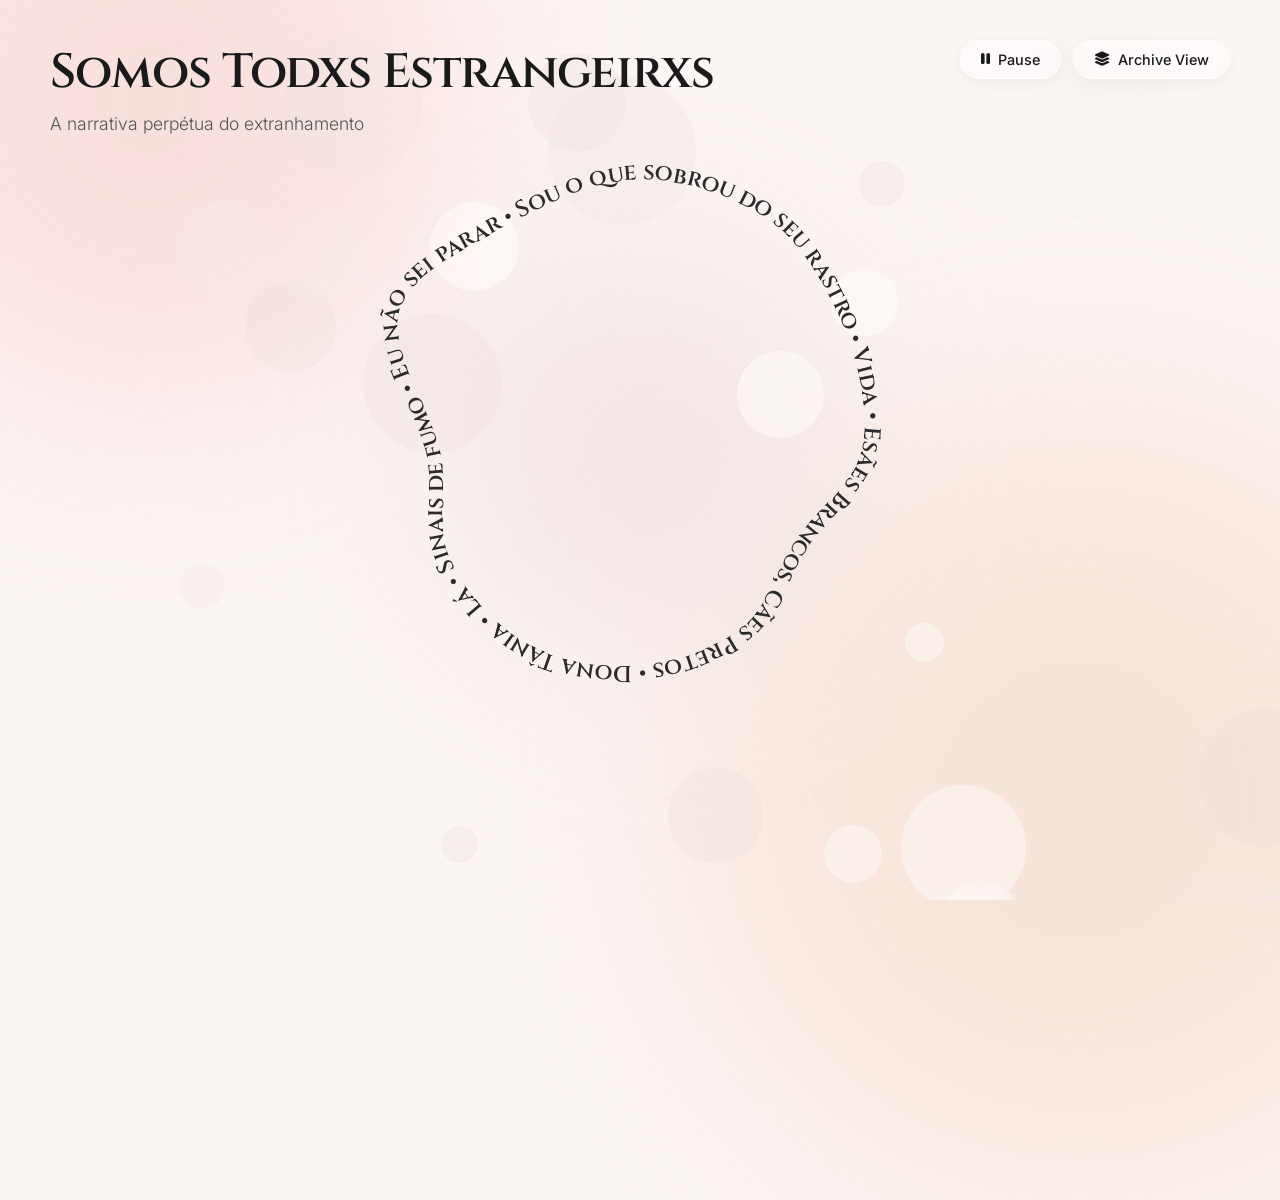
==== commit 35205c63: "Implement immersive frontpage with Mobius strip animation and add classic archive view" ====
--- a/index.html
+++ b/index.html
@@ -5,77 +5,78 @@
     <meta name="viewport" content="width=device-width, initial-scale=1.0" />
     <meta
       name="description"
-      content="Somos Todxs Estrangeirxs - An art installation exploring the experience of being foreign, immigrant, and feeling like an outsider"
+      content="Somos Todxs Estrangeirxs - An immersive art installation exploring the experience of being foreign"
     />
-    <title>Somos Todxs Estrangeirxs</title>
-    <link rel="stylesheet" href="styles/main.css" />
-    <link rel="stylesheet" href="components/modals/text-modal.css" />
-    <link rel="stylesheet" href="components/carousel/carousel.css" />
+    <title>Somos Todxs Estrangeirxs | Frontpage</title>
+    <!-- Use vanilla CSS -->
+    <link rel="stylesheet" href="styles/frontpage.css" />
     <link
       rel="stylesheet"
       href="https://cdnjs.cloudflare.com/ajax/libs/font-awesome/6.4.0/css/all.min.css"
     />
+    <!-- Import Google Fonts for premium typography -->
+    <link rel="preconnect" href="https://fonts.googleapis.com" />
+    <link rel="preconnect" href="https://fonts.gstatic.com" crossorigin />
+    <link
+      href="https://fonts.googleapis.com/css2?family=Cinzel:wght@400;600&family=Inter:wght@300;400;500&display=swap"
+      rel="stylesheet"
+    />
   </head>
-  <body data-page-type="home">
-    <!-- Mobile Navigation Toggle Container -->
-    <div id="navToggleContainer"></div>
+  <body>
+    <!-- Background Multi-Toned Sections -->
+    <div class="bg-shape shape-1"></div>
+    <div class="bg-shape shape-2"></div>
+    <div class="bg-shape shape-3"></div>
 
-    <div class="wrapper">
-      <!-- Sidebar Navigation Container -->
-      <div id="navContainer"></div>
+    <!-- Subtle Background Bubbles -->
+    <div id="bubbles-container"></div>
 
-      <!-- Main Content -->
-      <main class="main-content">
-        <section class="hero">
-          <h1 class="hero-title">Somos Todxs Estrangeirxs</h1>
-          <p class="hero-description">
-            Ser estrangeiro é um sentimento que vai além do simples transpor
-            fronteiras. Pode ser expresso através da solidão, mesmo no seio de
-            uma sociedade; assim como sentimentos de estranhamento, inadaptação,
-            inadequação e rejeição, sentidos por vítimas de todos os tipos de
-            preconceitos.
-          </p>
-          <p class="hero-description">
-            A Secção de Escrita e Leitura (SESLA) da Associação Académica de
-            Coimbra convida todxs a partilhar trabalhos artísticos e académicos
-            que versem sobre este tema universal.
-          </p>
-          <div class="btn-group">
-            <a href="pages/submit.html" class="btn btn-primary"
-              >Share Your Story</a
-            >
-            <a href="#submissions" class="btn btn-secondary"
-              >Explore Submissions</a
-            >
-          </div>
-        </section>
-
-        <section id="submissions">
-          <div class="filter-bar">
-            <button class="filter-btn active" data-sort="recent">Recent</button>
-            <button class="filter-btn" data-sort="popular">Popular</button>
-          </div>
-
-          <div class="media-grid" id="mediaGrid">
-            <!-- Content loaded by JavaScript -->
-          </div>
-        </section>
-
-        <!-- Footer Container -->
-        <div id="footerContainer"></div>
-
-        <p
-          class="text-center text-muted"
-          style="margin-top: 0.5rem; font-size: 0.75rem"
-        >
-          Todos podem participar e são bem-vindos, independentemente de idade,
-          idioma ou nacionalidade
-        </p>
-      </main>
+    <!-- Main Title Overlay -->
+    <div class="title-overlay">
+      <h1>Somos Todxs Estrangeirxs</h1>
+      <p>A narrativa perpétua do extranhamento</p>
     </div>
 
-    <script src="components.js"></script>
+    <!-- Controls row: toggle + pause -->
+    <div class="controls-row">
+      <button id="pause-btn" class="control-btn" aria-label="Pause animation">
+        <i class="fa-solid fa-pause"></i>
+        <span>Pause</span>
+      </button>
+      <a href="classic.html" class="classic-toggle">
+        <i class="fa-solid fa-layer-group"></i>
+        <span>Archive View</span>
+      </a>
+    </div>
+
+    <!-- Interactive Canvas Area -->
+    <div id="mobius-container">
+      <svg
+        id="mobius-svg"
+        xmlns="http://www.w3.org/2000/svg"
+        viewBox="0 0 1000 600"
+        preserveAspectRatio="xMidYMid meet"
+      >
+        <!-- The path for the convex blob shape (generated by JS) -->
+        <path id="mobius-curve" fill="none" stroke="none" d="" />
+
+        <!-- Text group — individual tspans injected by JS -->
+        <g id="mobius-text-group">
+          <text class="mobius-text">
+            <textPath
+              id="mobius-text-path"
+              href="#mobius-curve"
+              startOffset="0%"
+            >
+              Loading narratives...
+            </textPath>
+          </text>
+        </g>
+      </svg>
+    </div>
+
+    <!-- Scripts -->
     <script src="js/data/sample-data.js"></script>
-    <script type="module" src="js/app.js"></script>
+    <script src="js/mobius-strip.js"></script>
   </body>
 </html>
--- a/styles/frontpage.css
+++ b/styles/frontpage.css
@@ -0,0 +1,214 @@
+* {
+  margin: 0;
+  padding: 0;
+  box-sizing: border-box;
+}
+
+body {
+  background-color: #fcf6f5; /* Light beige/pink */
+  height: 100vh;
+  width: 100vw;
+  overflow: hidden;
+  font-family: 'Inter', sans-serif;
+  color: #333;
+  position: relative;
+}
+
+/* Background Blobs (Premium Off-Screen Tones) */
+.bg-shape {
+  position: absolute;
+  border-radius: 50%;
+  filter: blur(100px);
+  z-index: 0;
+  opacity: 0.8;
+  transition: transform 10s ease-in-out;
+}
+
+.shape-1 {
+  width: 600px;
+  height: 600px;
+  background-color: #f8dbd8; /* Rosy tone */
+  top: -200px;
+  left: -150px;
+}
+
+.shape-2 {
+  width: 800px;
+  height: 800px;
+  background-color: #f7e2d6; /* Warm sand/peach */
+  bottom: -300px;
+  right: -200px;
+}
+
+.shape-3 {
+  width: 400px;
+  height: 400px;
+  background-color: #f0e1e1; /* Dusky tone */
+  top: 50%;
+  left: 50%;
+  transform: translate(-50%, -50%);
+}
+
+/* ── Subtle Background Bubbles ─────────────────────────────────── */
+#bubbles-container {
+  position: absolute;
+  top: 0;
+  left: 0;
+  width: 100%;
+  height: 100%;
+  z-index: 1;
+  pointer-events: none;
+  overflow: hidden;
+}
+
+.bubble {
+  position: absolute;
+  border-radius: 50%;
+  animation: bubbleFloat linear infinite;
+  will-change: transform;
+}
+
+@keyframes bubbleFloat {
+  0% {
+    transform: translate(0, 0) scale(1);
+  }
+  25% {
+    transform: translate(15px, -20px) scale(1.04);
+  }
+  50% {
+    transform: translate(-10px, -35px) scale(0.97);
+  }
+  75% {
+    transform: translate(20px, -15px) scale(1.02);
+  }
+  100% {
+    transform: translate(0, 0) scale(1);
+  }
+}
+
+/* Title Overlay */
+.title-overlay {
+  position: absolute;
+  top: 40px;
+  left: 50px;
+  z-index: 10;
+  pointer-events: none;
+}
+
+.title-overlay h1 {
+  font-family: 'Cinzel', serif;
+  font-size: 3rem;
+  font-weight: 600;
+  color: #1a1a1a;
+  margin-bottom: 0.5rem;
+  letter-spacing: -1px;
+}
+
+.title-overlay p {
+  font-weight: 300;
+  color: #555;
+  font-size: 1.1rem;
+}
+
+/* ── Controls Row ──────────────────────────────────────────────── */
+.controls-row {
+  position: absolute;
+  top: 40px;
+  right: 50px;
+  z-index: 20;
+  display: flex;
+  align-items: center;
+  gap: 12px;
+}
+
+/* Shared style for control buttons */
+.control-btn,
+.classic-toggle {
+  display: flex;
+  align-items: center;
+  gap: 8px;
+  padding: 10px 20px;
+  background: rgba(255, 255, 255, 0.4);
+  backdrop-filter: blur(10px);
+  border: 1px solid rgba(255, 255, 255, 0.6);
+  border-radius: 30px;
+  color: #1a1a1a;
+  text-decoration: none;
+  font-weight: 500;
+  font-size: 0.9rem;
+  font-family: 'Inter', sans-serif;
+  cursor: pointer;
+  transition: all 0.3s ease;
+  box-shadow: 0 4px 15px rgba(0, 0, 0, 0.05);
+}
+
+.control-btn:hover,
+.classic-toggle:hover {
+  background: rgba(255, 255, 255, 0.8);
+  transform: translateY(-2px);
+  box-shadow: 0 8px 25px rgba(0, 0, 0, 0.1);
+}
+
+/* Interactive SVG Canvas */
+#mobius-container {
+  width: 100vw;
+  height: 100vh;
+  position: absolute;
+  top: 0;
+  left: 0;
+  display: flex;
+  align-items: center;
+  justify-content: center;
+  z-index: 5;
+  touch-action: none; 
+}
+
+#mobius-svg {
+  width: 100%;
+  height: 100%;
+  overflow: visible;
+}
+
+/* Text on Path Formatting */
+.mobius-text {
+  font-family: 'Cinzel', serif;
+  font-size: 18px;
+  fill: #2a2a2a;
+  cursor: grab;
+  user-select: none;
+  font-weight: 600;
+}
+
+.mobius-text:active {
+  cursor: grabbing;
+}
+
+/* ── Clickable Title Links on the path ─────────────────────────── */
+.title-link {
+  cursor: pointer;
+  transition: fill 0.2s ease;
+}
+
+.title-link:hover {
+  fill: #8b4513;
+  text-decoration: underline;
+}
+
+/* Media Queries */
+@media (max-width: 768px) {
+  .title-overlay {
+    top: 20px;
+    left: 20px;
+  }
+  .title-overlay h1 {
+    font-size: 2rem;
+  }
+  .controls-row {
+    top: auto;
+    bottom: 30px;
+    right: 20px;
+  }
+  .mobius-text {
+    font-size: 14px;
+  }
+}
